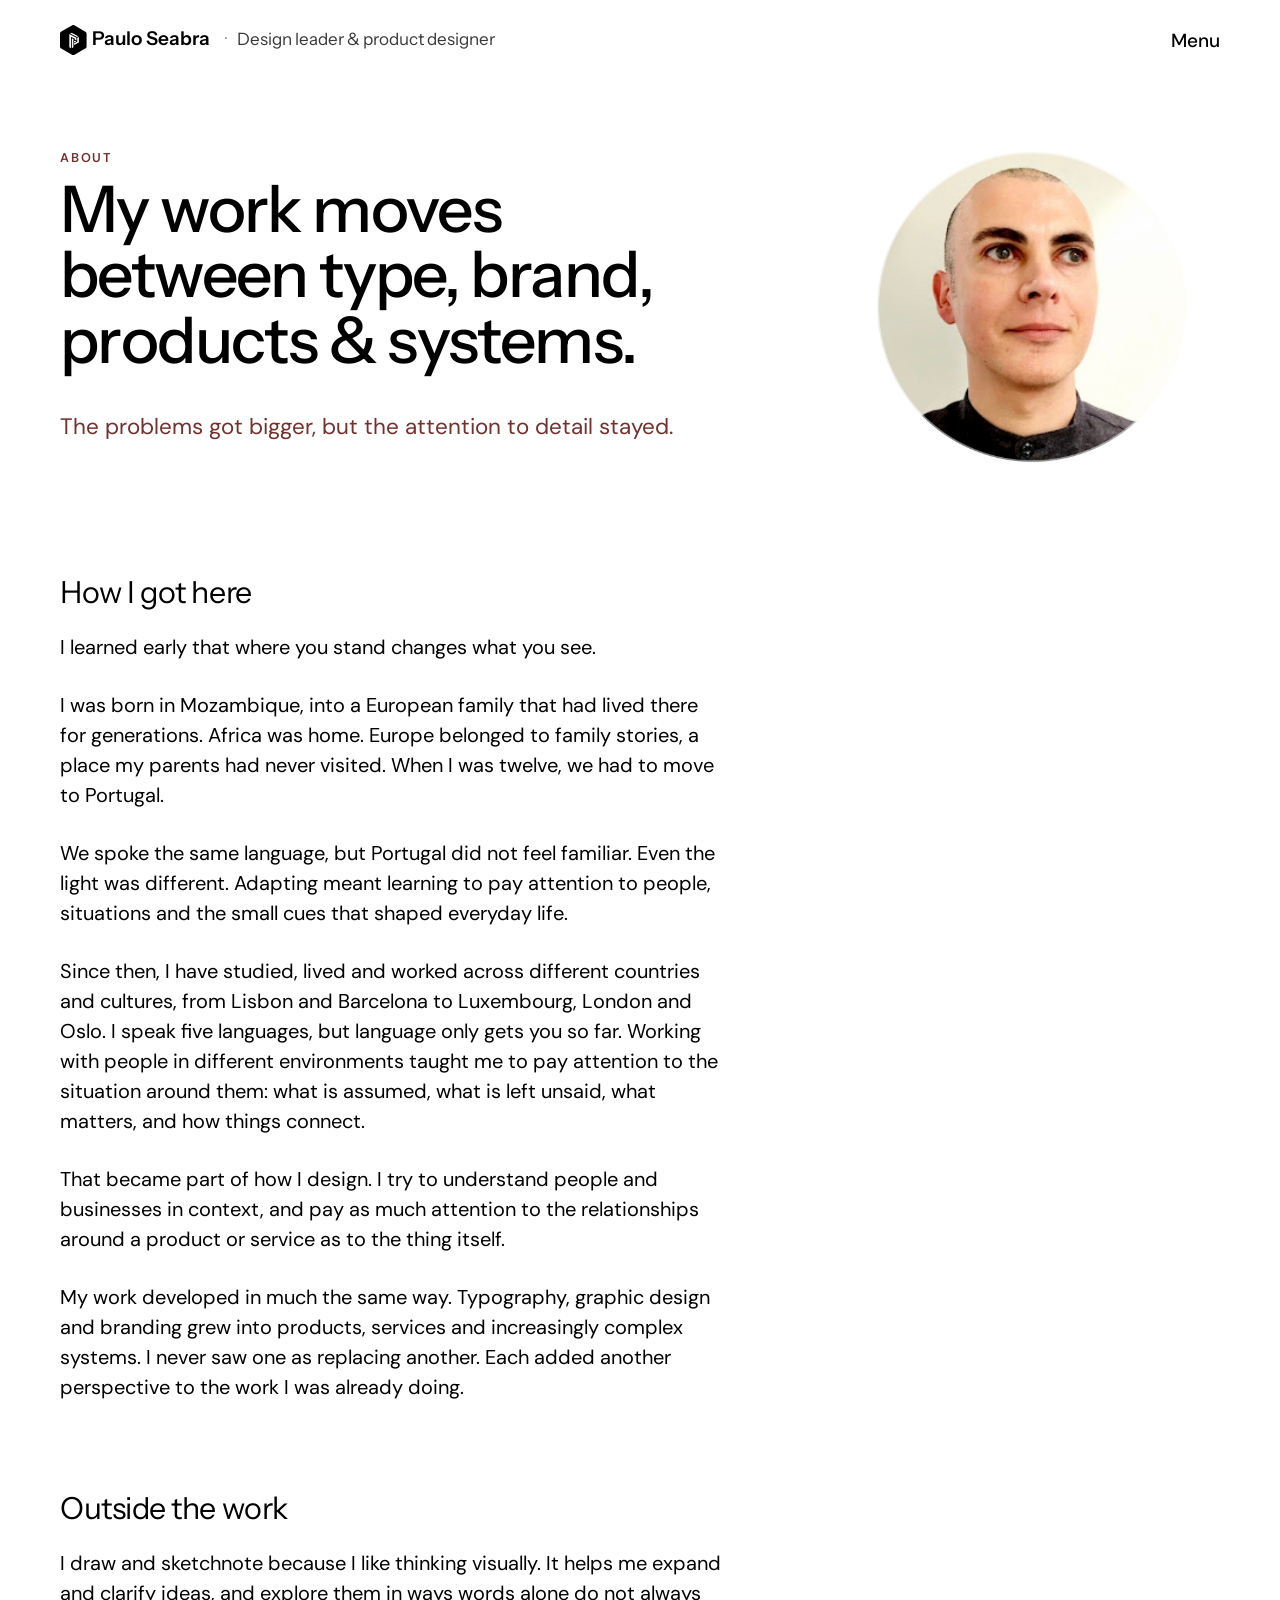
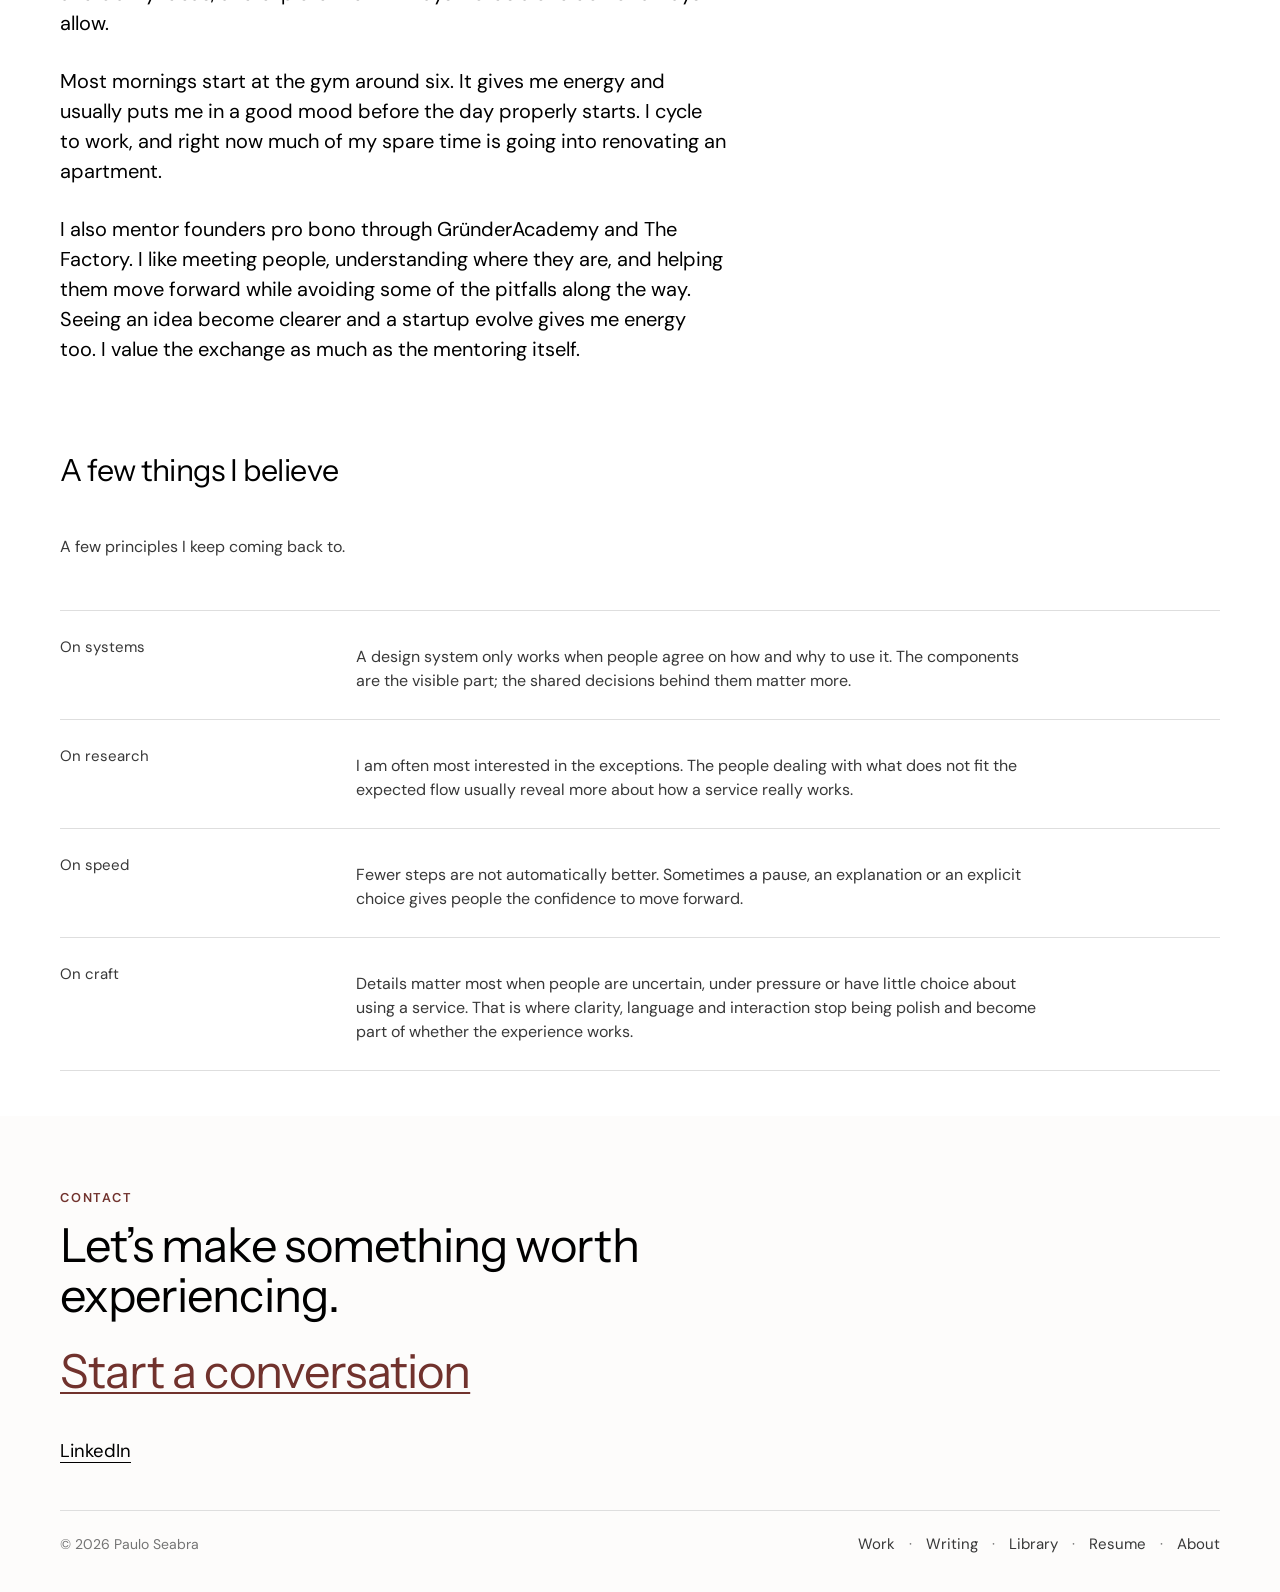
==== about.html @ ad5b79cc "Add files via upload" ====
<!doctype html>
<html lang="en">
<head>
<meta charset="utf-8">
<meta name="viewport" content="width=device-width, initial-scale=1">
<link rel="icon" type="image/svg+xml" href="images/logo_p_rebuilt_vector.svg">
<title>About — Paulo Seabra</title>
<meta name="description" content="About Paulo Seabra — Product Designer working at the intersection of typography, design systems, and emerging interfaces.">
<link rel="preconnect" href="https://fonts.googleapis.com">
<link rel="preconnect" href="https://fonts.gstatic.com" crossorigin>
<link href="https://fonts.googleapis.com/css2?family=DM+Sans:wght@400..600&family=Instrument+Sans:wght@400..600&display=swap" rel="stylesheet">
<link rel="stylesheet" href="styles.css">
<link rel="stylesheet" href="interior.css">
</head>
<body id="top">
<div class="site-header">
<div class="nav-container">
<div class="brand-lockup"><a class="brand" href="index.html"><svg class="brand-mark" viewBox="237 50 296 334" width="296" height="334" aria-hidden="true" focusable="false">
<path class="brand-mark__outer" fill="#000" d="
    M 379 51
    C 384 49, 391 50, 397 54
    L 520 125
    C 528 130, 533 139, 533 148
    L 533 288
    C 533 299, 528 307, 518 313
    L 399 380
    C 391 385, 379 385, 370 380
    L 251 313
    C 242 308, 237 299, 237 289
    L 237 145
    C 237 136, 242 128, 251 123
    L 370 55
    C 373 53, 376 52, 379 51
    Z"/>
<path fill="#fff" d="M365 136 L441 175 L426 184 L350 145 Z"/>
<path fill="#fff" d="M341 151 L420 192 L420 222 L402 213 L402 202 L359 180 L359 309 L341 299 Z"/>
<path fill="#fff" d="M369 198 L386 207 L386 299 L369 309 Z"/>
<path fill="#fff" d="M429 192 L447 183 L447 246 L394 274 L394 254 L429 236 Z"/>
<path fill="#fff" d="M394 229 L403 224 L418 233 L394 246 Z"/>
</svg><span class="brand-name">Paulo Seabra</span></a><span class="brand-role">Design leader &amp; product designer</span></div>

<button class="menu-toggle" type="button" aria-expanded="false" aria-controls="site-menu"><span class="menu-toggle__label">Menu</span></button>
</div>
</div>
<div class="menu-panel" id="site-menu" role="dialog" aria-modal="true" aria-label="Site menu" inert>
<div class="menu-panel__inner">
<nav class="menu-primary" aria-label="Main"><ul><li><a href="index.html#projects">Work</a></li><li><a href="writing.html">Writing</a></li><li><a href="library.html">Library</a></li><li><a href="resume.html">Resume</a></li><li><a href="about.html" aria-current="page">About</a></li></ul></nav>
<section class="menu-work" aria-labelledby="menu-work-title"><h2 class="menu-eyebrow" id="menu-work-title">Selected work</h2><ul><li><a href="project-pass-id.html">Pass &amp; ID</a></li><li><a href="project-eiendomsmegler-1.html">EiendomsMegler 1</a></li><li><a href="project-vipps.html">Vipps Commerce Platform</a></li><li><a href="project-mattilsynet.html">Mattilsynet</a></li><li><a href="project-mercell.html">Mercell</a></li></ul></section>
</div>
</div>
<main>
<section class="about about--lead" aria-labelledby="about-title">
<div class="icontainer">
  <div class="about-intro">
    <div class="about-intro__text reveal">
      <p class="projects-eyebrow">About</p>
      <h1 class="about-title" id="about-title">My work moves<br>between type, brand, products & systems.</h1>
      <p class="about-lede">The problems got bigger, but the attention to detail stayed.</p>
    </div>
    <figure class="portrait reveal">
      <img src="images/paulo-seabra.jpg" width="1000" height="1000"
           alt="Paulo Seabra, photographed against a plain light background.">
    </figure>
  </div>
</div>
</section>
<div class="icontainer">
  <div class="imodule reveal">
    <div class="igrid">
      <div class="prose prose--story about-story">
        <h2>How I got here</h2>
        <p>I learned early that where you stand changes what you see.</p>
        <p>I was born in Mozambique, into a European family that had lived there for generations. Africa was home. Europe belonged to family stories, a place my parents had never visited. When I was twelve, we had to move to Portugal.</p>
        <p>We spoke the same language, but Portugal did not feel familiar. Even the light was different. Adapting meant learning to pay attention to people, situations and the small cues that shaped everyday life.</p>
        <p>Since then, I have studied, lived and worked across different countries and cultures, from Lisbon and Barcelona to Luxembourg, London and Oslo. I speak five languages, but language only gets you so far. Working with people in different environments taught me to pay attention to the situation around them: what is assumed, what is left unsaid, what matters, and how things connect.</p>
        <p>That became part of how I design. I try to understand people and businesses in context, and pay as much attention to the relationships around a product or service as to the thing itself.</p>
        <p>My work developed in much the same way. Typography, graphic design and branding grew into products, services and increasingly complex systems. I never saw one as replacing another. Each added another perspective to the work I was already doing.</p>
      </div>
    </div>
  </div>

  <div class="imodule reveal">
    <div class="igrid">
      <div class="prose about-story">
        <h2>Outside the work</h2>
        <p>I draw and sketchnote because I like thinking visually. It helps me expand and clarify ideas, and explore them in ways words alone do not always allow.</p>
        <p>Most mornings start at the gym around six. It gives me energy and usually puts me in a good mood before the day properly starts. I cycle to work, and right now much of my spare time is going into renovating an apartment.</p>
        <p>I also mentor founders pro bono through GründerAcademy and The Factory. I like meeting people, understanding where they are, and helping them move forward while avoiding some of the pitfalls along the way. Seeing an idea become clearer and a startup evolve gives me energy too. I value the exchange as much as the mentoring itself.</p>
      </div>
    </div>
  </div>

  <div class="imodule reveal">
    <div class="igrid">
      <h2 class="about-section-heading">A few things I believe</h2>
      <p class="group-note">A few principles I keep coming back to.</p>
      <ul class="entry-list">
        <li class="entry">
          <p class="entry__aside">On systems</p>
          <div class="entry__main">
            <p class="entry__note">A design system only works when people agree on how and why to use it. The components are the visible part; the shared decisions behind them matter more.</p>
          </div>
        </li>
        <li class="entry">
          <p class="entry__aside">On research</p>
          <div class="entry__main">
            <p class="entry__note">I am often most interested in the exceptions. The people dealing with what does not fit the expected flow usually reveal more about how a service really works.</p>
          </div>
        </li>
        <li class="entry">
          <p class="entry__aside">On speed</p>
          <div class="entry__main">
            <p class="entry__note">Fewer steps are not automatically better. Sometimes a pause, an explanation or an explicit choice gives people the confidence to move forward.</p>
          </div>
        </li>
        <li class="entry">
          <p class="entry__aside">On craft</p>
          <div class="entry__main">
            <p class="entry__note">Details matter most when people are uncertain, under pressure or have little choice about using a service. That is where clarity, language and interaction stop being polish and become part of whether the experience works.</p>
          </div>
        </li>
      </ul>
    </div>
  </div>

</div>
</main>
<footer class="site-footer">
  <div class="site-footer__inner">
      <p class="projects-eyebrow">Contact</p>
      <h2 class="site-footer__cta">Let&rsquo;s make something worth experiencing.</h2>
    <div class="site-footer__cta site-footer__start">
      <button type="button" class="site-footer__toggle" id="contact-toggle" aria-expanded="false" aria-controls="contact-panel">Start a conversation</button>
    </div>
    <div class="site-footer__panel" id="contact-panel" role="region" aria-label="Contact form" inert>
      <div class="site-footer__panel-inner">
        <form class="contact-form" action="https://formspree.io/f/xvzjrdgb" method="POST">
          <div class="contact-form__field">
            <label class="projects-eyebrow contact-form__label" for="contact-name">Name</label>
            <input id="contact-name" name="name" type="text" autocomplete="name" required>
          </div>
          <div class="contact-form__field">
            <label class="projects-eyebrow contact-form__label" for="contact-email">Email</label>
            <input id="contact-email" name="email" type="email" autocomplete="email" required>
          </div>
          <div class="contact-form__field">
            <label class="projects-eyebrow contact-form__label" for="contact-message">Message</label>
            <textarea id="contact-message" name="message" rows="4" required></textarea>
          </div>
          <button type="submit" class="site-footer__button">Send</button>
          <p class="contact-form__status" role="status" aria-live="polite"></p>
        </form>
      </div>
    </div>
    <div class="site-footer__row">
      <a href="https://www.linkedin.com/in/pauloseabra/" rel="me noopener">LinkedIn</a>
    </div>
    <div class="site-footer__meta">
      <span>&copy; 2026 Paulo Seabra</span>
      <nav aria-label="Footer">
        <a href="index.html#projects">Work</a>
        <a href="writing.html">Writing</a>
        <a href="library.html">Library</a>
        <a href="resume.html">Resume</a>
        <a href="about.html">About</a>
      </nav>
    </div>
  </div>
</footer>
<script src="motion.js" defer></script>
<script src="header.js" defer></script>
<script src="menu.js" defer></script>
<script src="contact.js" defer></script>
</body>
</html>
---- styles.css ----
:root {
  --accent: #d5ff45;
  --accent-soft-1: #e8ff9c;
  --accent-soft-2: #eaf7be;
  --bg: #fafafa;
  --card: #ffffff;
  --text: #000000;
  --muted: #383838;
  --border: #dedede;
  --dark: #000000;
  --page-max-width: 1160px;
  /* One outer grid for the header, the hero and the menu. The page
     gutter is the only thing that changes responsively; the text
     measures inside the hero are set separately and deliberately. */
  --page-gutter: 24px;
  --page-container: min(calc(100% - 2 * var(--page-gutter)), var(--page-max-width));
  /* Fixed size for the header name and the Menu / Close label: identical
     on every page and at every width. Phones override it below. */
  --header-type: 1.1875rem;
  --header-height: 55px;
  /* Visual type roles (TYPE 1 = hero display, frozen — not reassigned). */
  --type-2: clamp(2.25rem, 1.7rem + 2vw, 3rem);
  --type-3: clamp(1.8rem, 1.45rem + 1.4vw, 2.5rem);
  --type-4: clamp(1.2rem, 1.1rem + 0.5vw, 1.55rem);
  --type-5: 1.15rem;
  --type-6: 0.975rem;
  --type-7: 0.8rem;
  --text-primary: #000000;
  --text-secondary: #71322d;
  --cta-text: #383838;
  --radius-card: 16px;
  --font-heading: "Instrument Sans", "Helvetica Neue", Arial, sans-serif;
  --font-body: "DM Sans", system-ui, -apple-system, "Segoe UI", sans-serif;
}

/* Images keep their own proportions, always. width/height attributes are
   for layout stability only and must never stretch the picture. Components
   that need a fixed frame crop with object-fit, they do not distort. */
img,
svg,
video {
  max-width: 100%;
  height: auto;
}

* {
  box-sizing: border-box;
}

html {
  -webkit-text-size-adjust: 100%;
  scroll-behavior: smooth;
}

body {
  margin: 0;
  background: var(--card);
  color: var(--text-primary);
  font-family: var(--font-body);
  line-height: 1.5;
}

main {
  margin: 0;
  padding: 0;
}

/* ---------- Navigation ---------- */

.site-header {
  position: sticky;
  top: 0;
  z-index: 10;
  background: transparent;
  border-bottom: 1px solid transparent;
  transition:
    background-color 200ms ease,
    border-color 200ms ease;
}

/* Protective background once content scrolls underneath the header. */
.site-header.is-scrolled {
  background: rgba(255, 255, 255, 0.88);
  -webkit-backdrop-filter: blur(14px);
  backdrop-filter: blur(14px);
  border-bottom-color: rgba(17, 24, 63, 0.08);
}

.nav-container {
  width: var(--page-container);
  margin-inline: auto;
  /* Shorter band, and deliberately asymmetric: more room above than
     below so the lockup settles toward the lower edge instead of
     floating in the middle of the bar. */
  padding-top: 1.125rem;
  padding-bottom: 0.25rem;
  display: flex;
  align-items: center;
  gap: 1rem;
}

/* The brand line: a link (mark + name) followed by the tagline, which is
   plain text and not part of the link. */
.brand-lockup {
  display: inline-flex;
  /* The name and the descriptor share a baseline so the parts read as one
     horizontal line. The icon opts out and centres instead -- a square
     mark has no meaningful baseline of its own. */
  align-items: baseline;
  gap: 0.35rem;
  font-family: var(--font-heading);
  font-weight: 400;
  font-size: 1.125rem;
  color: var(--text-primary);
  white-space: nowrap;
}

.brand {
  display: inline-flex;
  align-items: baseline;
  gap: 0.35rem;
  color: inherit;
  text-decoration: none;
}

.brand-mark {
  display: block;
  align-self: center;
  /* Whole-pixel height so the mark's edges land on the pixel grid.
     Width follows the SVG's own proportions. */
  height: 30px;
  width: auto;
  flex: none;
  /* Rotated corners may extend a pixel past the mark's box; nothing is clipped. */
  overflow: visible;
}

/* Header mark motion: the black outer shape turns on its own centre. The
   angle is set by header.js: engaging turns it two faces (120 degrees),
   disengaging one face (60 degrees). The outer shape repeats every 60 degrees,
   so every resting position looks the same. The white symbol is a separate,
   static path and never moves. Only with motion allowed. */
@media (prefers-reduced-motion: no-preference) {
  .brand-mark__outer {
    transform-box: fill-box;
    transform-origin: center center;
    transform: rotate(var(--mark-turn, 0deg));
    transition: transform var(--mark-duration, 400ms) cubic-bezier(0.5, 0, 0.7, 0.6);
  }
}

/* Menu control: far right of the header on every width, 44px tap area. */
.menu-toggle {
  margin-left: auto;
  display: inline-flex;
  align-items: center;
  justify-content: flex-end;
  width: 5.5rem;
  min-height: 44px;
  padding: 0.5rem 0 0.5rem 0.75rem;
  border: 0;
  background: none;
  font-family: var(--font-body);
  font-size: var(--header-type);
  font-weight: 500;
  color: var(--text-primary);
  cursor: pointer;
  white-space: nowrap;
  transition: color 0.2s ease;
}

.menu-toggle:hover {
  color: var(--text-secondary);
}

/* ================================================================
   HERO
   Idea: complexity resolves into clarity. Colour and atmosphere
   gather in the upper field — irregular, overlapping, bleeding off
   the top and right edges so no single shape reads as a "blob".
   The type sits low and left in cleared, near-white space.
   One source of truth: .hero-field is the only background system.
   ================================================================ */

.hero {
  position: relative;
  overflow: hidden;
  /* The type is smaller than it was, so the hero is allowed to be
     shorter rather than padded out to hold the old height. */
  min-height: calc(86vh - var(--header-height));
  min-height: calc(86svh - var(--header-height));
  background: var(--card);
}

/* ---------- Atmosphere: overlapping colour fields ----------
   Each field fades to a transparent version of its OWN hue, never to
   `transparent` black, which is what causes grey banding in a fade.
   The bleed box is larger than the hero so every falloff completes
   off-canvas instead of ending on a visible edge. */

.hero-field {
  position: absolute;
  inset: -14% -12% -16% -12%;
  z-index: 0;
  pointer-events: none;
  filter: blur(2px);
  background-color: var(--card);
  background-image:
    /* Final dissolve into the page below — short, so colour survives
       almost to the bottom of the hero. */
    linear-gradient(
      to bottom,
      rgba(255, 255, 255, 0) 88%,
      rgba(255, 255, 255, 0.70) 96%,
      var(--card) 100%
    ),
    /* Clearing — a soft, wide pool of white behind the centred type.
       Slightly left and slightly high of true centre so it never reads
       as a symmetrical halo. */
    radial-gradient(
      ellipse 62% 36% at 46% 54%,
      rgba(255, 255, 255, 0.94) 0%,
      rgba(255, 255, 255, 0.76) 34%,
      rgba(255, 255, 255, 0.38) 62%,
      rgba(255, 255, 255, 0) 86%
    ),
    /* Violet running DOWN the right edge, mostly off-canvas. Keeps the
       colour from reading as a horizontal band across the top. */
    radial-gradient(
      ellipse 28% 72% at 101% 46%,
      rgba(140, 124, 246, 0.52) 0%,
      rgba(140, 124, 246, 0.32) 30%,
      rgba(140, 124, 246, 0.13) 58%,
      rgba(140, 124, 246, 0) 84%
    ),
    /* Blue sweeping along the lower edge, weighted right. This is what
       stops the bottom of the hero emptying out into flat white. */
    radial-gradient(
      ellipse 56% 30% at 74% 102%,
      rgba(112, 130, 246, 0.40) 0%,
      rgba(112, 130, 246, 0.22) 34%,
      rgba(112, 130, 246, 0.08) 62%,
      rgba(112, 130, 246, 0) 86%
    ),
    /* Periwinkle core, off-centre and bleeding off the top. */
    radial-gradient(
      ellipse 64% 44% at 61% -8%,
      rgba(90, 118, 246, 0.56) 0%,
      rgba(90, 118, 246, 0.36) 28%,
      rgba(90, 118, 246, 0.14) 54%,
      rgba(90, 118, 246, 0.04) 74%,
      rgba(90, 118, 246, 0) 90%
    ),
    /* Cyan hugging the top-left corner only, so the middle-left loses
       colour entirely and regains it lower down as warmth. */
    radial-gradient(
      ellipse 40% 34% at 10% 2%,
      rgba(66, 186, 247, 0.50) 0%,
      rgba(66, 186, 247, 0.29) 30%,
      rgba(66, 186, 247, 0.09) 58%,
      rgba(66, 186, 247, 0) 84%
    ),
    /* Warm undertone running up the lower-left — felt rather than seen,
       and the only warmth in the field. */
    radial-gradient(
      ellipse 34% 40% at 1% 78%,
      rgba(235, 190, 164, 0.40) 0%,
      rgba(235, 190, 164, 0.20) 38%,
      rgba(235, 190, 164, 0.05) 66%,
      rgba(235, 190, 164, 0) 86%
    );
}

/* ---------- Grain: stops the field reading as digitally perfect ----------
   One inline SVG turbulence tile, no asset file, barely perceptible. */

.hero-grain {
  position: absolute;
  inset: 0;
  z-index: 0;
  pointer-events: none;
  opacity: 0.042;
  background-image: url("data:image/svg+xml,%3Csvg xmlns='http://www.w3.org/2000/svg' width='170' height='170'%3E%3Cfilter id='g'%3E%3CfeTurbulence type='fractalNoise' baseFrequency='0.9' numOctaves='3' stitchTiles='stitch'/%3E%3C/filter%3E%3Crect width='170' height='170' filter='url(%23g)'/%3E%3C/svg%3E");
  background-size: 170px 170px;
}

/* ---------- Composition: centred, as before ---------- */

.hero-content {
  position: relative;
  z-index: 1;
  width: var(--page-container);
  margin-inline: auto;
  padding-top: calc(clamp(4rem, 39vh, 25rem) - 100px);
  padding-bottom: clamp(5rem, 12vh, 9rem);
  text-align: center;
}

/* Optical centring: lift the whole text group. Desktop lifts most,
   tablet a little, mobile stays at true centre. */
@media (min-width: 1024px) {
  .hero-content {
    top: -48px;
  }
}

@media (min-width: 900px) and (max-width: 1023px) {
  .hero-content {
    top: -24px;
  }
}

/* Hero typography: a refined grotesk, set apart from the rest of the site.
   Headline is the dominant statement; the supporting line is quieter. */
/* The page grid is shared; the text measure is not. Each of these two
   gets the measure that gives it the right number of lines. */
.hero-headline,
.hero-support {
  font-family: var(--font-heading);
  margin-inline: auto;
  text-wrap: balance;
}

.hero-headline {
  margin-top: -12px;
  margin-bottom: 0;
  font-weight: 500;
  /* Genuinely fluid from tablet to desktop: 54px at 701px, 63px at
     1024px, 75px at 1440px, capped at 78px. No step at 1024. */
  font-size: clamp(54px, 34.08px + 2.84vw, 78px);
  line-height: 1.02;
  letter-spacing: -0.03em;
  color: #111111;
  max-width: 940px;
}

.hero-support {
  margin-top: clamp(18px, 1rem + 0.9vw, 32px);
  font-weight: 400;
  /* Secondary by a clear margin: 21px on a phone, 27px at 1024px,
     31px at 1440px. One formula for every width. */
  font-size: clamp(21px, 17.15px + 0.96vw, 32px);
  line-height: 1.18;
  letter-spacing: -0.012em;
  color: #743832;
  max-width: 1000px;
}

/* Role follows the name in the top-left brand. Hidden when the header
   has no room for it. */
.brand-name {
  font-size: var(--header-type);
  font-weight: 600;
}

.brand-role {
  display: none;
  font-size: 1.0625rem;
  font-weight: 400;
}

@media (min-width: 1024px) {
  .brand-role {
    display: inline;
    color: var(--muted);
  }
  .brand-role::before {
    content: "\00b7";
    margin: 0 0.6rem;
    opacity: 0.55;
  }
}


a:focus-visible,
button:focus-visible,
summary:focus-visible {
  /* Near-black ring: strong contrast on white, cream and blue fields. */
  outline: 3px solid var(--text-primary);
  outline-offset: 3px;
}

@media (max-width: 899px) {
  :root {
    --header-height: 68px;
  }
  /* Narrower viewport: pull the colour fields in so they still gather
     above the type instead of sitting behind it. */
  .hero-field {
    inset: -16% -22% -18% -22%;
  }
  .hero-content {
    padding-top: calc(clamp(4rem, 39vh, 25rem) - 200px);
  }
}

@media (max-width: 700px) {
  :root {
    /* The one value that moves the shared outer grid on a phone. */
    --page-gutter: 20px;
  }
  /* Tall narrow field: widen the bleed so the ellipses stay elliptical
     and the clearing still reaches the type. */
  .hero-field {
    inset: -10% -55% -14% -55%;
  }
  .brand-mark {
    height: 26px;
  }
}

/* Very narrow phones: tighten header spacing so brand, CTA and Menu fit. */
@media (max-width: 360px) {
  .nav-container {
    gap: 0.5rem;
  }
}

@media (max-width: 700px) {
  /* Phone first impression: the opening holds most of the screen but no
     longer all of it, so Selected Work begins to show without the hero
     feeling hurried. 90svh -> 82svh is about a 10% shorter hero.
     The type block is centred in the field rather than pushed down by a
     fixed top padding, so it holds its position whether the headline
     runs to four lines or five and whatever the phone's height. */
  .hero {
    min-height: calc(82vh - var(--header-height));
    min-height: calc(82svh - var(--header-height));
    display: flex;
    flex-direction: column;
    justify-content: center;
  }
  /* 24px of guaranteed clearance above, 42px below. The 18px difference,
     plus the headline's -12px optical top margin, lifts the block 30px
     off geometric centre so it does not read as having sunk. That holds
     at roughly 46:54 above:below at every phone size. */
  .hero-content {
    padding-top: 24px;
    padding-bottom: 42px;
  }
  /* The paragraph's inherited bottom margin would otherwise add an
     invisible ~21px to the lower half and skew the centring. */
  .hero-support {
    margin-bottom: 0;
  }
  .hero-headline,
  .hero-support {
    max-width: none;
  }
  /* Phone band. It meets the tablet formula exactly at 700px (54px),
     so the scale is continuous across the breakpoint. */
  .hero-headline {
    font-size: clamp(39px, 21.26px + 4.68vw, 54px);
  }
}

@media (prefers-reduced-motion: reduce) {
  .site-header {
    transition: none;
  }
  html {
    scroll-behavior: auto;
  }
  .brand,
  .menu-toggle {
    transition: none;
  }
}

/* ---------- Motion: quiet block reveal (Linear-like) ---------- */

:root {
  --reveal-y: 18px;
  --reveal-blur: 0px; /* blur removed; movement and fade kept */
  --reveal-duration: 320ms;
  --reveal-opacity-duration: 190ms;
  --reveal-ease: cubic-bezier(.42, 0, .84, .58);
  --reveal-opacity-ease: cubic-bezier(.2, .6, .2, 1);
}

/* Base: fully visible with transition behavior attached.
   The hidden state below wins by specificity, and applies ONLY once
   JS confirms the observer system is running (progressive enhancement). */
.reveal {
  opacity: 1;
  transform: none;
  filter: none;
  transition:
    opacity var(--reveal-opacity-duration) var(--reveal-opacity-ease),
    transform var(--reveal-duration) var(--reveal-ease),
    filter var(--reveal-duration) var(--reveal-ease);
  transition-delay: var(--reveal-delay, 0ms);
}

html.motion-ready .reveal:not(.is-visible) {
  opacity: 0;
  transform: translate3d(0, var(--reveal-y), 0);
  filter: blur(var(--reveal-blur));
  will-change: transform, opacity, filter;
}

.reveal.is-visible {
  opacity: 1;
  transform: translate3d(0, 0, 0);
  filter: blur(0);
}

.reveal-delay-35 {
  --reveal-delay: 35ms;
}

.reveal-delay-75 {
  --reveal-delay: 75ms;
}

/* ---------- Hero copy choreography: A starts, B catches up,
   both settle together. Triggered once via .hero-content.is-visible. */

.hero-content {
  --hero-a-duration: 500ms;
  --hero-b-delay: 80ms;
  --hero-b-duration: 420ms;
  --hero-motion-ease: cubic-bezier(.32, .02, .38, 1);
  --hero-opacity-ease: cubic-bezier(.2, .6, .2, 1);
}

html.motion-ready .hero-content:not(.is-visible) .hero-headline {
  opacity: 0;
  transform: translate3d(0, 16px, 0);
  filter: blur(4.5px);
  will-change: transform, opacity, filter;
}

html.motion-ready .hero-content:not(.is-visible) .hero-support {
  opacity: 0;
  transform: translate3d(0, 14px, 0);
  filter: blur(4px);
  will-change: transform, opacity, filter;
}


.hero-content.is-visible .hero-headline {
  opacity: 1;
  transform: translate3d(0, 0, 0);
  filter: blur(0);
  transition:
    opacity 290ms var(--hero-opacity-ease),
    transform var(--hero-a-duration) var(--hero-motion-ease),
    filter var(--hero-a-duration) var(--hero-motion-ease);
}

.hero-content.is-visible .hero-support {
  opacity: 1;
  transform: translate3d(0, 0, 0);
  filter: blur(0);
  transition:
    opacity 250ms var(--hero-opacity-ease) var(--hero-b-delay),
    transform var(--hero-b-duration) var(--hero-motion-ease) var(--hero-b-delay),
    filter var(--hero-b-duration) var(--hero-motion-ease) var(--hero-b-delay);
}


@media (max-width: 899px) {
  :root {
    --reveal-y: 16px;
    --reveal-blur: 0px;
    --reveal-duration: 300ms;
  }
  html.motion-ready .hero-content:not(.is-visible) .hero-headline {
    transform: translate3d(0, 14px, 0);
  }
  html.motion-ready .hero-content:not(.is-visible) .hero-support {
    transform: translate3d(0, 12px, 0);
  }
}

@media (max-width: 700px) {
  :root {
    --reveal-y: 12px;
    --reveal-blur: 0px;
    --reveal-duration: 270ms;
    --reveal-opacity-duration: 160ms;
  }
  html.motion-ready .hero-content:not(.is-visible) .hero-headline {
    transform: translate3d(0, 12px, 0);
  }
  html.motion-ready .hero-content:not(.is-visible) .hero-support {
    transform: translate3d(0, 10px, 0);
  }
}

@media (prefers-reduced-motion: reduce) {
  .reveal,
  html.motion-ready .reveal:not(.is-visible),
  html.motion-ready .hero-content:not(.is-visible) .hero-headline,
  html.motion-ready .hero-content:not(.is-visible) .hero-support {
    opacity: 1;
    transform: none;
    filter: none;
    transition: none;
    will-change: auto;
  }
}

/* ---------- Projects: editorial bento grid ---------- */

:root {
  /* These are the hero field's hues. The card and feature washes derive
     from them so every colour surface on the page is the same palette. */
  --hero-cyan: #42baf7;
  --hero-blue: #5a76f6;
  --hero-violet: #8c7cf6;
  --hero-warm: #ebbea4;
  --card-ink: #11183f;
  --projects-gap: 24px;
  /* Desktop Selected Work: the single visual-frame height, as a share of
     the grid width. Both cards in a row use it, whatever their column. */
  --frame-height: 34cqw;
  scroll-padding-top: 6rem;
}

.projects {
  background: var(--card);
  padding: clamp(4rem, 9vh, 7.5rem) 0;
}

.projects-inner {
  width: min(calc(100% - 48px), var(--page-max-width));
  margin-inline: auto;
}

.projects-head {
  margin-bottom: clamp(2.5rem, 6vh, 4rem);
}

.projects-eyebrow {
  margin: 0 0 0.6rem 0;
  font-size: 0.8rem;
  font-weight: 600;
  letter-spacing: 0.14em;
  text-transform: uppercase;
  color: var(--text-secondary);
}

.projects-title {
  margin: 0;
  font-family: var(--font-heading);
  font-weight: 400;
  font-size: clamp(2.25rem, 1.9rem + 1.2vw, 3rem);
  line-height: 1.1;
  letter-spacing: -0.015em;
  color: var(--text-primary);
}

.projects-grid {
  display: grid;
  grid-template-columns: repeat(12, 1fr);
  column-gap: var(--projects-gap);
  row-gap: 64px;
}

.project-row {
  display: contents;
}

/* Project index item: image frame first, title and metadata below it on
   the page. The frame carries the clipped image and its radius. */
.project-card {
  position: relative;
  display: flex;
  flex-direction: column;
  color: var(--text-primary);
  text-decoration: none;
}

.project-card__frame {
  position: relative;
  flex: none;
  overflow: hidden;
  /* Mobile default: full-width landscape frame. Desktop and tablet set a
     fixed height below so every card in a row shares one image height. */
  aspect-ratio: 3 / 2;
  border: 0;
  outline: none;
  box-shadow: none;
  border-radius: var(--radius-card);
}

.project-card__image {
  position: absolute;
  inset: 0;
  width: 100%;
  height: 100%;
  object-fit: cover;
  transform: scale(1);
}

@media (hover: hover) {
  .project-card__image {
    transition: transform 600ms ease;
  }
  a.project-card:hover .project-card__image {
    transform: scale(1.035);
  }
}

/* Card-image system. The uploaded image stays the dominant layer; these
   two layers add a quiet atmosphere shared with the hero.
   --card-overlay-strength (default 1) scales the colour wash for a card
   that needs more or less. Keep it between about 0.6 and 1.2.
   The colour is never changed per card, only its strength. */
.project-card__wash {
  position: absolute;
  inset: 0;
  pointer-events: none;
  /* Same arrangement as the hero field at roughly half strength:
     cyan top-left, periwinkle across the top, violet down the right
     edge, warm low-left. Broad, percentage-positioned fields so they
     keep their character on narrow cards. */
  background:
    radial-gradient(ellipse 60% 55% at 6% 94%,
      color-mix(in srgb, var(--hero-warm) calc(4% * var(--card-overlay-strength, 1)), transparent),
      color-mix(in srgb, var(--hero-warm) 0%, transparent) 72%),
    radial-gradient(ellipse 45% 85% at 100% 55%,
      color-mix(in srgb, var(--hero-violet) calc(3.5% * var(--card-overlay-strength, 1)), transparent),
      color-mix(in srgb, var(--hero-violet) 0%, transparent) 78%),
    radial-gradient(ellipse 80% 55% at 58% -10%,
      color-mix(in srgb, var(--hero-blue) calc(3% * var(--card-overlay-strength, 1)), transparent),
      color-mix(in srgb, var(--hero-blue) 0%, transparent) 80%),
    radial-gradient(ellipse 55% 45% at 2% 0%,
      color-mix(in srgb, var(--hero-cyan) calc(3% * var(--card-overlay-strength, 1)), transparent),
      color-mix(in srgb, var(--hero-cyan) 0%, transparent) 76%);
}

/* Grain: the same inline turbulence tile as the hero, very low opacity. */
.project-card__wash::after {
  content: "";
  position: absolute;
  inset: 0;
  opacity: 0.035;
  background-image: url("data:image/svg+xml,%3Csvg xmlns='http://www.w3.org/2000/svg' width='170' height='170'%3E%3Cfilter id='g'%3E%3CfeTurbulence type='fractalNoise' baseFrequency='0.9' numOctaves='3' stitchTiles='stitch'/%3E%3C/filter%3E%3Crect width='170' height='170' filter='url(%23g)'/%3E%3C/svg%3E");
  background-size: 170px 170px;
}

/* Caption: sits outside the image, aligned exactly to its left edge.
   Image -> title: 16px. Title -> metadata: 7px. */
.project-card__text {
  display: block;
  padding-top: 16px;
}

.project-card__title {
  display: block;
  margin: 0;
  font-family: var(--font-heading);
  font-weight: 600;
  /* Mobile 22-25px */
  font-size: clamp(1.375rem, 1.3rem + 0.4vw, 1.5625rem);
  line-height: 1.08;
  letter-spacing: -0.015em;
  color: var(--text-primary);
  text-wrap: pretty;
}

.project-card__meta {
  display: block;
  margin-top: 8px;
  font-size: 1.0625rem;
  font-weight: 500;
  line-height: 1.35;
  color: #1f1f1f;
}

@media (min-width: 701px) {
  .projects-grid {
    row-gap: 60px;
  }
  /* Tablet 24-27px, metadata 15-16px */
  .project-card__title {
    font-size: clamp(1.5rem, 1.45rem + 0.3vw, 1.6875rem);
  }
  .project-card__meta {
    font-size: 1rem;
  }
  /* Same image height for every card in a row. */
  .project-card__frame {
    aspect-ratio: auto;
    height: clamp(260px, 36vw, 340px);
  }
}

/* Desktop Selected Work only: narrower composition with more outer
   whitespace, a calmer caption, and more air between project rows.
   Phone and tablet are untouched (this block is desktop-only). */
@media (min-width: 1024px) {
  .projects {
    padding-block: clamp(6rem, 12vh, 10rem);
  }
  .projects-inner {
    width: min(calc(100% - 2 * clamp(48px, 8vw, 140px)), 940px);
  }
  .projects-grid {
    display: flex;
    flex-direction: column;
    gap: 68px;
    /* Makes the grid a size container so one frame height can be
       expressed as a share of the grid width (see --frame-height). */
    container-type: inline-size;
  }
  .project-row {
    display: grid;
    grid-template-columns: minmax(0, 1.1fr) minmax(0, 0.9fr);
    column-gap: 56px;
    align-items: start;
  }
  .project-row--reverse {
    grid-template-columns: minmax(0, 0.9fr) minmax(0, 1.1fr);
  }
  /* The rule of this grid: columns differ in width, visual frames never
     differ in height. One height, measured against the grid itself, so
     both frames in a row are identical and every title starts on the
     same line. The wider card simply gets a wider crop. */
  .project-card__frame {
    aspect-ratio: auto;
    height: var(--frame-height);
  }
  .project-card__text {
    padding-top: 14px;
  }
  .project-card__title {
    font-size: 1.1875rem;
    line-height: 1.1;
  }
  .project-card__meta {
    margin-top: 6px;
    font-size: 0.9375rem;
  }
}

/* Tablet spans only; desktop replaces the row with its own two-column
   grid above. Every row is one wide card beside one narrow card, which
   is the same 55/45 rhythm the desktop grid uses. */
.project-card--wide { grid-column: span 7; }
.project-card--narrow { grid-column: span 5; }

@media (min-width: 1024px) {
  .project-card--wide,
  .project-card--narrow {
    grid-column: auto;
  }
}

@media (max-width: 700px) {
  .projects {
    padding-top: 3.5rem;
  }
  .projects-inner {
    width: min(calc(100% - 40px), var(--page-max-width));
  }
  .projects-grid {
    grid-template-columns: 1fr;
    row-gap: 68px;
  }
  /* Phone index: its own typographic scale, not reduced desktop cards.
     Stepped down about 7% so the section introduction sits clearly below
     the hero proposition rather than answering it at the same volume. */
  .projects-title {
    font-size: clamp(2.3rem, 2.125rem + 1vw, 2.55rem);
  }
  /* Eyebrow, heading and first card drawn a little closer together, so
     the introduction reads as one unit before the work begins.
     Scoped to .projects-head: the same eyebrow class is used by the
     footer and the Approach section, which are not in scope. */
  .projects-head .projects-eyebrow {
    margin-bottom: 0.45rem;
  }
  .projects-head {
    margin-bottom: 2.375rem;
  }
  .project-card__title {
    font-size: clamp(1.625rem, 1.55rem + 0.4vw, 1.8125rem);
    font-weight: 600;
    line-height: 1.08;
  }
  .project-card__meta {
    margin-top: 8px;
    font-size: 1.09375rem;
    font-weight: 500;
    line-height: 1.35;
    color: #1f1f1f;
  }
  .project-card--wide,
  .project-card--narrow {
    grid-column: 1 / -1;
  }
  .project-card__text {
    padding-top: 18px;
  }
}

@media (prefers-reduced-motion: reduce) {
  .project-card__image {
    transition: none;
  }
  a.project-card:hover .project-card__image {
    transform: none;
  }
}

/* ---------- About ---------- */

.about {
  background: var(--card);
  padding: clamp(4rem, 10vh, 8rem) 0 clamp(5rem, 12vh, 9rem);
}

/* Intro composition: text (about 60%) and portrait (about 40%) share one
   top line, so the portrait sits level with the headline. */
.about-intro {
  display: grid;
  /* Text about 64% of the width, portrait about 30%, the rest is gutter. */
  grid-template-columns: 64% 30%;
  justify-content: space-between;
  align-items: start;
}

/* Portrait is a secondary element: about 290px on desktop, down from 340px. */
.about-intro .portrait {
  grid-column: auto;
  width: 100%;
}

.about-intro .portrait img {
  max-width: 320px;
}

.about-title {
  margin: 0 0 clamp(1.5rem, 4vh, 2.5rem) 0;
  font-family: var(--font-heading);
  font-weight: 500;
  font-size: clamp(2.75rem, 2.1rem + 2.4vw, 4.25rem);
  line-height: 1.02;
  letter-spacing: -0.025em;
  color: var(--text-primary);
  max-width: 15em;
}

.about-lede {
  margin: 0;
  font-size: clamp(1.15rem, 1.05rem + 0.6vw, 1.4rem);
  line-height: 1.5;
  color: var(--text-secondary);
  max-width: 44ch;
}

/* Stacked composition (phone and portrait tablet): label, headline,
   intro, CTA, portrait, then the story, with no dead space between. */
@media (max-width: 899px) {
  .about-intro {
    grid-template-columns: 1fr;
  }
  .about-intro .portrait {
    margin-top: clamp(2.25rem, 6vh, 3rem);
  }
  .about-title {
    font-size: clamp(2.625rem, 2.5rem + 0.6vw, 3rem);
  }
  .about-lede {
    font-size: clamp(1.375rem, 1.3rem + 0.3vw, 1.625rem);
    max-width: 30ch;
  }
}

/* Phone: portrait centred in the content area, with the story following
   after a deliberate gap. */
@media (max-width: 700px) {
  .about-intro .portrait {
    margin: 72px 0 80px 0;
  }
  .about-intro .portrait img {
    width: min(57vw, 270px);
    max-width: none;
    margin-inline: auto;
  }
}

/* ---------- Index: quiet editorial echo of the menu, before Contact ----------
   Four destinations, right-aligned on desktop, in the menu's typeface and
   weight logic at roughly half its size. Thin rules between rows. Hover and
   focus change colour only; nothing moves. */

.index {
  /* Editorial chapter break after Selected Work. */
  padding-top: 4.5rem;
  /* Space before the footer's tinted band, so the last rule does not sit on it. */
  padding-bottom: clamp(3rem, 7vh, 5rem);
}

.index__inner {
  --index-row-pad: clamp(0.75rem, 1.5vh, 1.125rem);
  width: var(--page-container);
  margin-inline: auto;
  display: grid;
  grid-template-columns: repeat(12, minmax(0, 1fr));
  column-gap: var(--projects-gap);
  /* Label and first row share a baseline, so "Index" lines up with the first link. */
  align-items: baseline;
}

.index__label {
  grid-column: 1 / span 3;
  margin: 0;
  font-family: var(--font-heading);
  font-weight: 500;
  font-size: 1.25rem;
  line-height: 1.2;
  letter-spacing: -0.01em;
  color: var(--text-secondary);
}

.index__nav {
  grid-column: 4 / -1;
}

.index__list {
  list-style: none;
  margin: 0;
  padding: 0;
  border-top: 1px solid var(--border);
}

.index__list li {
  border-bottom: 1px solid var(--border);
}

.index__link {
  display: block;
  padding: var(--index-row-pad) 0;
  font-family: var(--font-heading);
  font-weight: 500;
  font-size: clamp(2.25rem, 1.4rem + 2.5vw, 3.875rem);
  line-height: 0.95;
  letter-spacing: -0.03em;
  text-align: left;
  color: var(--text-primary);
  text-decoration: none;
}

/* Hover mirrors the menu: brown text with the same thin underline. */
@media (hover: hover) {
  .index__link:hover {
    color: var(--text-secondary);
    text-decoration: underline;
    text-decoration-thickness: 0.05em;
    text-underline-offset: 0.09em;
  }
}

/* Phone: label above, rows stacked full width and left-aligned like the
   mobile menu, with a generous tap area per row. */
@media (max-width: 700px) {
  .index {
    padding-top: 2rem;
  }
  .index__inner {
    grid-template-columns: minmax(0, 1fr);
    row-gap: 1.25rem;
  }
  .index__label,
  .index__nav {
    grid-column: 1;
  }
  .index__link {
    padding: 0.85rem 0;
    text-align: left;
    font-size: clamp(1.625rem, 1.2rem + 2.2vw, 1.875rem);
    line-height: 1.1;
  }
}

/* ================================================================
   SITE MENU
   Closed: brand and Menu only. Open: a full-screen typographic statement
   that uses the hero's type. Scale, weight and placement carry it; hover
   changes colour only.
   ================================================================ */

html.menu-open {
  overflow: hidden;
}

html.menu-open .site-header {
  z-index: 40;
  background: transparent;
  border-bottom-color: transparent;
  -webkit-backdrop-filter: none;
  backdrop-filter: none;
}

.menu-panel {
  position: fixed;
  inset: 0;
  z-index: 30;
  overflow-y: auto;
  opacity: 0;
  visibility: hidden;
  /* Same atmosphere as the hero, held pale. */
  background:
    radial-gradient(ellipse 60% 50% at 0% 0%,
      color-mix(in srgb, var(--hero-cyan) 24%, transparent), transparent 70%),
    radial-gradient(ellipse 55% 60% at 100% 35%,
      color-mix(in srgb, var(--hero-violet) 28%, transparent), transparent 72%),
    radial-gradient(ellipse 60% 45% at 0% 100%,
      color-mix(in srgb, var(--hero-warm) 34%, transparent), transparent 72%),
    radial-gradient(ellipse 50% 40% at 70% 100%,
      color-mix(in srgb, var(--hero-blue) 18%, transparent), transparent 70%),
    var(--card);
  transition: opacity 320ms ease, visibility 0s linear 320ms;
}

/* The panel receives focus when it opens so that no link is left looking
   selected. It is a container, not a control, so it draws no ring of its
   own -- the first Tab moves to a real link, which does. */
.menu-panel:focus {
  outline: none;
}

.menu-panel.is-open {
  opacity: 1;
  visibility: visible;
  transition: opacity 320ms ease, visibility 0s;
}

/* Same outer grid as the header and the hero. */
.menu-panel__inner {
  box-sizing: border-box;
  min-height: 100%;
  width: var(--page-container);
  margin-inline: auto;
  padding: calc(var(--header-height) + clamp(2.5rem, 8vh, 5rem)) 0 clamp(2rem, 6vh, 3.5rem);
  display: grid;
  grid-template-columns: repeat(12, minmax(0, 1fr));
  column-gap: var(--projects-gap);
  grid-template-rows: 1fr;
}

.menu-primary ul,
.menu-work ul {
  list-style: none;
  margin: 0;
  padding: 0;
}

/* Primary navigation: set right-aligned against the right edge of the grid. */
.menu-primary {
  grid-column: 5 / -1;
  grid-row: 1;
  align-self: center;
  justify-self: end;
  text-align: right;
}

.menu-primary a {
  display: inline-block;
  font-family: var(--font-heading);
  font-weight: 600;
  /* Fluid from tablet to desktop: 69px at 701px, 79px at 1024px,
     92px at 1440px, capped at 98px. The menu stays about a quarter
     larger than the hero headline at every width. */
  font-size: clamp(68px, 47px + 3.125vw, 98px);
  line-height: 0.95;
  letter-spacing: -0.03em;
  color: var(--text-primary);
  text-decoration: none;
}

/* CURRENT PAGE: the brown accent plus a permanent rule under the word.
   Two signals, so it does not depend on colour alone and cannot be
   confused with a link that merely happens to be hovered or focused. */
.menu-primary a[aria-current="page"] {
  color: var(--text-secondary);
  text-decoration: underline;
  text-decoration-thickness: 0.05em;
  text-underline-offset: 0.09em;
}

/* Selected work: secondary, bottom left, away from the primary links.
   Five columns, not four: at 1024px four columns forced "Vipps Commerce
   Platform" onto two lines. The negative space in the middle stays
   generous at every desktop width. */
.menu-work {
  grid-column: 1 / span 5;
  grid-row: 1;
  align-self: end;
}

.menu-eyebrow {
  margin: 0 0 0.9rem 0;
  font-family: var(--font-body);
  font-size: 0.9375rem;
  font-weight: 600;
  letter-spacing: 0.14em;
  text-transform: uppercase;
  color: var(--text-secondary);
}

.menu-work li + li {
  margin-top: 0.4rem;
}

.menu-work a {
  font-family: var(--font-heading);
  font-weight: 400;
  font-size: clamp(1.625rem, 1.5rem + 0.5vw, 1.75rem);
  line-height: 1.2;
  color: var(--text-primary);
  text-decoration: none;
}

/* Desktop: the overlay fills the viewport. Primary navigation and Selected
   Work share one row. The bottom safe area keeps the approved positions: it
   is the band the old contact strip occupied (its bottom padding, the row gap
   and the strip itself), so the navigation stays where it was and Selected
   Work clears the viewport edge. */
@media (min-width: 701px) {
  .menu-panel__inner {
    min-height: 100vh;
    min-height: 100dvh;
    grid-template-rows: 1fr;
    padding-bottom: calc(clamp(2rem, 6vh, 3.5rem) + clamp(2rem, 6vh, 4rem) + 2.7rem);
  }
}

/* HOVER: the same rule, but in the link's own colour and never brown,
   so hovering can never be read as "this is the page I am on".
   Nothing moves, scales or reflows. */
@media (hover: hover) {
  .menu-panel a:hover {
    text-decoration: underline;
    text-decoration-thickness: 0.05em;
    text-underline-offset: 0.09em;
  }
}

/* KEYBOARD FOCUS: handled by the global outline ring alone. There is
   deliberately no colour or underline change here, so focus can never
   imitate the current page. Opening the menu moves focus to the panel
   itself (see menu.js), not onto the first link. */

/* Phone: the same confidence, set large on the left edge. */
@media (max-width: 700px) {
  .menu-panel__inner {
    padding-top: calc(var(--header-height) + 2.5rem);
    grid-template-columns: 1fr;
    grid-template-rows: auto;
    /* Stack from the top: no spare height is shared between the rows, so no
       empty space opens between navigation and Selected Work. */
    align-content: start;
    row-gap: 0;
  }

  .menu-primary,
  .menu-work {
    grid-column: 1;
    grid-row: auto;
  }

  .menu-primary {
    align-self: start;
    justify-self: start;
    text-align: left;
  }

  .menu-primary a {
    display: block;
    /* Meets the formula above at 700px, so there is no step there. */
    font-size: clamp(46px, 18.32px + 7.23vw, 69px);
    line-height: 1;
    padding: 0.15rem 0;
  }

  .menu-work {
    align-self: start;
    margin: clamp(2.5rem, 7vh, 3.5rem) 0 0 0;
  }

  .menu-work a {
    display: block;
    min-height: 44px;
    padding: 0.5rem 0;
    font-size: clamp(1.3125rem, 1.25rem + 0.4vw, 1.4375rem);
  }

}

@media (prefers-reduced-motion: reduce) {
  .menu-panel {
    transition: none;
  }
}
---- interior.css ----
/* ================================================================
   Interior design system — editorial content modules for Info,
   Library, Resume, About and Project pages.
   Inherits tokens from styles.css (grid, type, palette, radius).
   Homepage stays expressive; interiors stay readable.
   ================================================================ */

/* ---------- Shell: shared container + 12-column editorial grid ---------- */

.icontainer {
  width: min(calc(100% - 48px), var(--page-max-width));
  margin-inline: auto;
}

.igrid {
  display: grid;
  grid-template-columns: repeat(12, 1fr);
  gap: var(--projects-gap);
}

/* Vertical rhythm between modules on a page. */
.imodule {
  margin: 0;
  padding: clamp(2rem, 5vh, 3.5rem) 0;
}

.imodule:first-child,
.about--lead {
  padding-top: clamp(3.5rem, 9vh, 6.5rem);
}

/* ---------- 1. Page masthead ---------- */

.masthead__title {
  grid-column: 1 / -1;
  margin: 0;
  font-family: var(--font-heading);
  font-weight: 400;
  /* Section-heading scale: clearly below the hero headline. */
  font-size: clamp(2.25rem, 1.6rem + 2.8vw, 3.5rem);
  line-height: 1.06;
  letter-spacing: -0.02em;
  color: var(--text-primary);
  max-width: 24ch;
}

/* Shared masthead wrapper: places the eyebrow, title and dek (About's
   classes) across the full page grid. Used by Library and Writing. */
.masthead {
  grid-column: 1 / -1;
}

/* Pass & ID masthead: a taller, denser title block rather than a wide
   three-line heading. Scoped to this page through its own modifier, so the
   standard masthead on other interior pages is untouched. Weight comes from
   the existing family (600 is inside its range), not from emphasis. */
.masthead__title--editorial {
  font-size: clamp(2.75rem, 1.7rem + 3.1vw, 4.625rem);
  font-weight: 560;
  line-height: 0.98;
  letter-spacing: -0.03em;
  max-width: 9em;
}

@media (max-width: 700px) {
  .masthead__title--editorial {
    font-size: clamp(3rem, 2.2rem + 3.5vw, 3.25rem);
  }
}

/* ---------- 2. Deck / introductory text ---------- */

.deck {
  grid-column: 1 / span 8;
  margin: 0;
  font-size: clamp(1.2rem, 1.1rem + 0.6vw, 1.45rem);
  line-height: 1.5;
  letter-spacing: -0.005em;
  color: var(--text-secondary);
  max-width: 42ch;
}

/* Pass & ID masthead and standfirst. The eyebrow, title and dek are set
   here; their desktop axis is defined with the narrative below. */
.project-masthead__dek {
  margin-top: 1.5rem;
  font-size: clamp(1.25rem, 1.1rem + 0.4vw, 1.375rem);
  max-width: 40ch;
}

@media (max-width: 700px) {
  .project-masthead__dek {
    font-size: 1.375rem;
  }
}

/* Pass & ID: a clear pause between the masthead and the first piece of
   evidence. The visual keeps its wide, full-grid width. */
.media.project-evidence {
  margin-top: 4rem;
}

@media (max-width: 700px) {
  .media.project-evidence {
    margin-top: 2.5rem;
  }
}

/* ---------- 3. Metadata row ---------- */

.meta-row {
  grid-column: 1 / -1;
  display: flex;
  flex-wrap: wrap;
  gap: 12px clamp(2rem, 5vw, 4.5rem);
  margin: 0;
  padding: clamp(1.25rem, 3vh, 2rem) 0;
  border-top: 1px solid var(--border);
  border-bottom: 1px solid var(--border);
}

.meta-row__item {
  margin: 0;
  min-width: 120px;
}

.meta-row__label {
  margin: 0 0 0.35rem 0;
  font-size: 0.8125rem;
  font-weight: 600;
  letter-spacing: 0.14em;
  text-transform: uppercase;
  color: var(--muted);
}

.meta-row__value {
  margin: 0;
  font-size: 1rem;
  line-height: 1.45;
  color: var(--text-primary);
}

/* Project facts: one quiet line of orientation under the imagery. Unboxed,
   no labels; the scope and context emerge through the case study itself. */
.project-facts {
  grid-column: 1 / -1;
  margin: 1.25rem 0 0 0;
  font-size: 1rem;
  line-height: 1.45;
  color: var(--muted);
}

/* Pass & ID: one off-centre editorial axis on desktop. The masthead, the
   facts line and the narrative all start on the third column. The project
   image keeps the full grid. */
@media (min-width: 701px) {
  .project-masthead__eyebrow,
  .masthead__title--editorial,
  .project-masthead__dek,
  .project-facts {
    grid-column: 3 / -1;
  }
  /* Narrative shares the masthead's column: one left edge from title to text. */
  .prose.project-narrative {
    grid-column: 3 / span 8;
  }
}

/* ---------- 4. Narrow body text ---------- */

.prose {
  grid-column: 1 / span 8;
  font-size: clamp(1.125rem, 1.08rem + 0.25vw, 1.25rem);
  line-height: 1.5;
  color: var(--text-primary);
  max-width: 62ch;
}

.prose > *:first-child {
  margin-top: 0;
}

.prose > *:last-child {
  margin-bottom: 0;
}

.prose p {
  margin: 0 0 1.4em 0;
}

.prose h2,
.prose h3,
.about-section-heading {
  font-family: var(--font-heading);
  font-weight: 400;
  letter-spacing: -0.015em;
  color: var(--text-primary);
}

.prose h2,
.about-section-heading {
  font-size: clamp(1.5rem, 1.3rem + 0.9vw, 1.9rem);
  line-height: 1.15;
}

.prose h2 {
  margin: 2.2em 0 0.7em 0;
}

.prose h3 {
  font-size: clamp(1.2rem, 1.1rem + 0.5vw, 1.4rem);
  line-height: 1.3;
  margin: 1.8em 0 0.6em 0;
}

/* ---------- 5/6. Text + image split (either direction) ---------- */

.split__text {
  grid-column: 1 / span 5;
  align-self: center;
  font-size: clamp(1.05rem, 1rem + 0.3vw, 1.2rem);
  line-height: 1.5;
  color: var(--text-primary);
  max-width: 60ch;
}

.split__text > *:first-child {
  margin-top: 0;
}

.split__text > *:last-child {
  margin-bottom: 0;
}

.split__media {
  grid-column: 7 / span 6;
}

.split--rev .split__text {
  grid-column: 8 / span 5;
  order: 2;
}

.split--rev .split__media {
  grid-column: 1 / span 6;
  order: 1;
}

/* ---------- Media base + treatments ----------
   Default (.media) preserves original colors — for UI, diagrams, data.
   Add .media--wash for photographic mood, .media--shade for text-over-image. */

.media {
  margin: 0;
  position: relative;
  overflow: hidden;
  border-radius: var(--radius-card);
  background: #eef1f8;
  line-height: 0;
}

.media img {
  width: 100%;
  height: 100%;
  object-fit: cover;
}

.media--wash::after {
  content: "";
  position: absolute;
  inset: 0;
  pointer-events: none;
  background: linear-gradient(115deg,
    color-mix(in srgb, var(--hero-cyan) 8%, transparent),
    color-mix(in srgb, var(--hero-blue) 6%, transparent) 50%,
    color-mix(in srgb, var(--hero-violet) 8%, transparent));
}

.media--shade::after {
  content: "";
  position: absolute;
  inset: 0;
  pointer-events: none;
  background: linear-gradient(to top,
    color-mix(in srgb, var(--card-ink) 88%, transparent) 0%,
    color-mix(in srgb, var(--card-ink) 55%, transparent) 30%,
    transparent 62%);
}

.media--shade .media__overlay {
  position: absolute;
  left: 0;
  right: 0;
  bottom: 0;
  padding: 24px;
  line-height: 1.4;
  color: #ffffff;
}

/* ---------- 7/8. Wide + contained + full-bleed images ---------- */

.media--wide {
  grid-column: 1 / -1;
  aspect-ratio: 21 / 9;
}

.media--contained {
  grid-column: 2 / span 10;
  aspect-ratio: 16 / 9;
}

.media--full {
  grid-column: 1 / -1;
  width: 100vw;
  max-width: none;
  margin-left: calc(50% - 50vw);
  border-radius: 0;
  aspect-ratio: 21 / 9;
}

.media--tall {
  aspect-ratio: 3 / 4;
}

.media--square {
  aspect-ratio: 1 / 1;
}

.media--landscape {
  aspect-ratio: 4 / 3;
}

/* ---------- 9/10. Galleries (asymmetric, same grid) ---------- */

.gallery-2 {
  grid-column: 1 / -1;
  display: grid;
  grid-template-columns: repeat(12, 1fr);
  gap: var(--projects-gap);
  align-items: start;
}

.gallery-2 > :first-child {
  grid-column: 1 / span 7;
}

.gallery-2 > :nth-child(2) {
  grid-column: 8 / span 5;
}

.gallery-3 {
  grid-column: 1 / -1;
  display: grid;
  grid-template-columns: repeat(12, 1fr);
  gap: var(--projects-gap);
  align-items: start;
}

.gallery-3 > :nth-child(1) {
  grid-column: 1 / span 4;
}

.gallery-3 > :nth-child(2) {
  grid-column: 5 / span 4;
}

.gallery-3 > :nth-child(3) {
  grid-column: 9 / span 4;
}

/* ---------- 11. Image caption ---------- */

.media__caption {
  margin: 0.8rem 0 0 0;
  font-size: 1rem;
  line-height: 1.5;
  color: var(--muted);
  max-width: 70ch;
}

/* Caption under a gridded gallery item (outside .media, keeps line-height). */
.caption {
  margin: 0.8rem 0 0 0;
  font-size: 1rem;
  line-height: 1.5;
  color: var(--muted);
}

/* ---------- 12. Pull quote / highlighted statement ---------- */

.pullquote {
  grid-column: 2 / span 9;
  margin: 0;
  padding-left: clamp(1.25rem, 3vw, 2.25rem);
  border-left: 2px solid var(--text-secondary);
  font-family: var(--font-heading);
  font-weight: 400;
  font-size: clamp(1.5rem, 1.25rem + 1.2vw, 2.05rem);
  line-height: 1.25;
  letter-spacing: -0.01em;
  color: var(--text-secondary);
  max-width: 30ch;
}

.pullquote footer {
  margin-top: 1rem;
  font-family: var(--font-body);
  font-size: 1rem;
  color: var(--muted);
}

/* ---------- 13. Metrics / outcome block ---------- */

.metrics {
  grid-column: 1 / -1;
  display: grid;
  grid-template-columns: repeat(auto-fit, minmax(170px, 1fr));
  gap: var(--projects-gap);
  margin: 0;
  padding: clamp(1.75rem, 4vh, 2.75rem) 0;
  border-top: 1px solid var(--border);
  border-bottom: 1px solid var(--border);
  list-style: none;
}

.metric__value {
  display: block;
  font-family: var(--font-heading);
  font-weight: 400;
  font-size: clamp(2rem, 1.6rem + 1.6vw, 2.9rem);
  line-height: 1.05;
  letter-spacing: -0.02em;
  color: var(--text-primary);
}

.metric__label {
  display: block;
  margin-top: 0.5rem;
  font-size: 1rem;
  line-height: 1.5;
  color: var(--muted);
  max-width: 24ch;
}

/* ---------- 14. Side-note / annotation ---------- */

.with-note__text {
  grid-column: 1 / span 7;
}

.with-note__note {
  grid-column: 9 / span 4;
}

.sidenote {
  margin: 0;
  padding-top: 0.9rem;
  border-top: 1px solid var(--border);
  font-size: 1rem;
  line-height: 1.5;
  color: var(--muted);
}

/* ---------- 15. Sticky narrative (CSS only, no scroll-jacking) ---------- */

.sticky__text {
  grid-column: 1 / span 5;
}

.sticky__step {
  margin: 0 0 clamp(2rem, 8vh, 4rem) 0;
  min-height: 40vh;
  font-size: clamp(1.05rem, 1rem + 0.3vw, 1.2rem);
  line-height: 1.5;
  color: var(--text-primary);
}

.sticky__step:last-child {
  margin-bottom: 0;
}

.sticky__visual {
  grid-column: 7 / span 6;
  position: sticky;
  top: 110px;
  align-self: start;
}

/* ---------- 16. Disclosure (native details: free keyboard + motion-safe) ---------- */

.disclosure {
  grid-column: 3 / span 8;
  background: #f6f7fb;
  border-radius: 14px;
}

.disclosure + .disclosure {
  margin-top: 12px;
}

.disclosure summary {
  display: flex;
  align-items: center;
  gap: 12px;
  padding: 18px 20px;
  cursor: pointer;
  list-style: none;
  font-family: var(--font-heading);
  font-weight: 500;
  font-size: 1.05rem;
  color: var(--text-primary);
  border-radius: 14px;
}

.disclosure summary::-webkit-details-marker {
  display: none;
}

.disclosure summary::after {
  content: "+";
  margin-left: auto;
  flex: none;
  font-weight: 400;
  font-size: 1.3rem;
  line-height: 1;
  transition: transform 280ms ease;
}

.disclosure[open] summary::after {
  transform: rotate(45deg);
}

.disclosure__body {
  padding: 0 20px 20px 20px;
  font-size: 1.0625rem;
  line-height: 1.5;
  color: var(--muted);
}

/* ---------- 17. Next-project navigation ---------- */

.nextproj {
  grid-column: 1 / -1;
  display: block;
  padding: clamp(2rem, 5.5vh, 3.5rem) 0;
  border-top: 1px solid var(--border);
  color: var(--text-primary);
  text-decoration: none;
}

.nextproj__label {
  margin: 0 0 0.8rem 0;
  font-size: 0.8rem;
  font-weight: 600;
  letter-spacing: 0.14em;
  text-transform: uppercase;
  color: var(--muted);
}

.nextproj__title {
  margin: 0;
  font-family: var(--font-heading);
  font-weight: 400;
  font-size: clamp(2rem, 1.5rem + 2.4vw, 3.25rem);
  line-height: 1.08;
  letter-spacing: -0.02em;
}

.nextproj__title .arrow {
  display: inline-block;
  transition: transform 300ms ease;
}

.nextproj:hover .nextproj__title .arrow {
  transform: translateX(10px);
}

/* ---------- Global footer: a clean ending to the page ----------
   One implementation for every width. The information order never
   changes -- CONTACT / statement / contact links / divider / copyright
   + utility nav -- only the geometry does. */

.site-footer {
  /* Almost white, a trace warmer than the page above, so the footer
     reads as a reset rather than as a new coloured surface. */
  background: #fdfcfb;
  /* One softer grey, derived from the existing neutral, for information
     that must not compete with the contact links. */
  --footer-utility: color-mix(in srgb, var(--muted) 70%, #ffffff);
  padding: clamp(3.5rem, 8vh, 7rem) 0 clamp(2.25rem, 3.5vh, 3.25rem) 0;
}

.site-footer__inner {
  width: min(calc(100% - 48px), var(--page-max-width));
  margin-inline: auto;
}

.site-footer .projects-eyebrow {
  margin-bottom: 14px;
}

/* Statement: 34px on a phone rising to 49px on a desktop. Weight stays
   at 400 at every size -- hierarchy comes from scale, not from weight. */
.site-footer__cta {
  margin: 0;
  font-family: var(--font-heading);
  font-weight: 400;
  font-size: clamp(2.125rem, 1.8rem + 1.42vw, 3.0625rem);
  line-height: 1.06;
  letter-spacing: -0.02em;
  color: var(--text-primary);
  max-width: 700px;
}

/* Contact: the resting footer is the statement, one action and LinkedIn.
   "Start a conversation" opens the form in place. The action and the Send
   button share the brown underlined text-link style of the site. */
.site-footer__start {
  margin-top: clamp(1.25rem, 3vh, 1.75rem);
}

.site-footer__toggle,
.site-footer__button {
  margin: 0;
  padding: 0;
  border: 0;
  border-radius: 0;
  background: none;
  box-shadow: none;
  font-family: var(--font-heading);
  font-weight: 400;
  font-size: clamp(2.125rem, 1.8rem + 1.42vw, 3.0625rem);
  line-height: 1.06;
  letter-spacing: -0.02em;
  color: var(--text-secondary);
  /* The call to action is never allowed to break across lines. */
  white-space: nowrap;
  text-decoration: underline;
  text-decoration-thickness: 2px;
  text-underline-offset: 4px;
  cursor: pointer;
}

/* The form region. Closed, it takes no height and is inert; open, it grows
   in place. Height and opacity share one short, calm transition. */
.site-footer__panel {
  display: grid;
  grid-template-rows: 0fr;
  opacity: 0;
  transition:
    grid-template-rows 300ms var(--reveal-opacity-ease),
    opacity 300ms var(--reveal-opacity-ease);
}

.site-footer__panel.is-open {
  grid-template-rows: 1fr;
  opacity: 1;
}

.site-footer__panel-inner {
  min-height: 0;
  overflow: hidden;
}

.contact-form {
  display: grid;
  gap: clamp(1.25rem, 3vh, 1.75rem);
  max-width: 640px;
  margin: clamp(1.75rem, 4vh, 2.5rem) 0 clamp(3.5rem, 8vh, 5rem) 0;
  /* Room inside the clip so focus rings are not cut off. */
  padding: 6px 6px 10px 6px;
}

.contact-form__field {
  display: grid;
  gap: 0.35rem;
}

.site-footer .contact-form__label {
  margin: 0;
}

/* Fields: transparent, with a single thin rule; no boxes, radius or shadow. */
.contact-form input,
.contact-form textarea {
  display: block;
  width: 100%;
  box-sizing: border-box;
  margin: 0;
  padding: 0.5rem 0;
  border: 0;
  border-bottom: 1px solid var(--border);
  border-radius: 0;
  background: transparent;
  box-shadow: none;
  font: inherit;
  font-size: clamp(1.0625rem, 1.02rem + 0.17vw, 1.1875rem);
  line-height: 1.5;
  color: var(--text-primary);
}

.contact-form input:focus,
.contact-form textarea:focus {
  border-bottom-color: var(--text-primary);
}

/* The site's own focus ring, in place of the browser's default blue box. */
.contact-form input:focus-visible,
.contact-form textarea:focus-visible {
  outline: 3px solid var(--text-primary);
  outline-offset: 3px;
}

.contact-form textarea {
  min-height: 6.5em;
  resize: vertical;
}

/* Send: the final action, aligned to the right edge of the message field. */
.contact-form .site-footer__button {
  justify-self: end;
}

.contact-form__status {
  margin: 0;
  min-height: 1.5em;
  font-size: clamp(1.0625rem, 1.02rem + 0.17vw, 1.1875rem);
  line-height: 1.5;
  color: var(--text-primary);
}

.contact-form__status[data-state="error"] {
  color: var(--text-secondary);
}

@media (prefers-reduced-motion: reduce) {
  .site-footer__panel {
    transition: none;
  }
}

/* The one remaining footer link: LinkedIn. */
.site-footer__row {
  display: flex;
  flex-wrap: wrap;
  align-items: baseline;
  gap: 10px clamp(1.75rem, 3vw, 2.5rem);
  margin: clamp(2rem, 4.5vh, 3rem) 0 0 0;
  padding: 0;
  font-size: clamp(1.0625rem, 1.02rem + 0.17vw, 1.1875rem);
  font-weight: 400;
}

.site-footer__row a {
  color: var(--text-primary);
  text-decoration-thickness: 1px;
  text-underline-offset: 5px;
}

/* Utility bar: copyright left, navigation right, under a hairline. */
.site-footer__meta {
  display: flex;
  flex-wrap: wrap;
  justify-content: space-between;
  align-items: baseline;
  gap: 12px 24px;
  margin-top: clamp(2.25rem, 5vh, 3.5rem);
  padding-top: 22px;
  border-top: 1px solid var(--border);
  font-size: 0.875rem;
  color: var(--footer-utility);
}

.site-footer__meta nav {
  display: flex;
  flex-wrap: wrap;
  gap: 6px 0;
}

.site-footer__meta a {
  color: var(--muted);
  font-size: 0.9375rem;
  text-decoration: none;
}

/* The same middot the project captions use, so the utility list reads
   as one group rather than five separate links. */
.site-footer__meta nav a + a::before {
  content: "\00b7";
  margin: 0 14px;
  color: var(--footer-utility);
}

.site-footer__meta a:hover,
.site-footer__row a:hover {
  color: var(--text-secondary);
}

/* ---------- Interior responsive: one calm single column ---------- */

@media (max-width: 700px) {
  .icontainer {
    width: min(calc(100% - 40px), var(--page-max-width));
  }
  .igrid,
  .gallery-2,
  .gallery-3 {
    grid-template-columns: 1fr;
  }
  .masthead__title,
  .deck,
  .meta-row,
  .prose,
  .prose--story,
  .split__text,
  .split__media,
  .split--rev .split__text,
  .split--rev .split__media,
  .media--wide,
  .media--contained,
  .gallery-2 > *,
  .gallery-3 > *,
  .pullquote,
  .metrics,
  .with-note__text,
  .with-note__note,
  .sticky__text,
  .sticky__visual,
  .disclosure,
  .nextproj {
    grid-column: 1 / -1;
  }
  .split--rev .split__text,
  .split--rev .split__media {
    order: initial;
  }
  .prose {
    font-size: 1.125rem;
    line-height: 1.5;
    max-width: none;
  }
  .media--full {
    border-radius: 0;
  }
  .sticky__visual {
    position: static;
  }
  .sticky__step {
    min-height: 0;
  }
}

@media (prefers-reduced-motion: reduce) {
  .disclosure summary::after,
  .nextproj__title .arrow {
    transition: none;
  }
}

/* ================================================================
   Article narrative modules — project/detail pages are
   article-driven: text leads, media supports. Editorial treatments,
   not dashboard cards. Palette used for labels/accents only;
   UI, diagrams and data keep accurate colors.
   ================================================================ */

/* ---------- Article-width media (aligned with the reading column) ---------- */

.media--article {
  grid-column: 3 / span 7;
}

/* Natural-ratio images: diagrams, screenshots, research material. */
.media--natural {
  aspect-ratio: auto;
  line-height: 0;
}

.media--natural img {
  height: auto;
}

/* ---------- Shared narrative-note scaffold ---------- */

.note {
  grid-column: 3 / span 7;
  margin: 0;
  padding-top: 1.1rem;
  border-top: 1px solid var(--border);
  max-width: 68ch;
}

/* Scoped so the label wins over the generic `.note p` / `.note--finding > p` rules. */
.note .note__label {
  margin: 0 0 0.7rem 0;
  font-size: 0.75rem;
  font-weight: 600;
  letter-spacing: 0.14em;
  text-transform: uppercase;
  color: var(--text-secondary);
}

.note p {
  margin: 0 0 1em 0;
  font-size: clamp(1.05rem, 1rem + 0.3vw, 1.18rem);
  line-height: 1.5;
  color: var(--text-primary);
}

.note p:last-child {
  margin-bottom: 0;
}

/* ---------- Decision block: situation → alternatives → trade-off ---------- */

.decision {
  grid-column: 2 / span 9;
  margin: 0;
  padding: clamp(2rem, 5vh, 3.25rem) 0;
  border-top: 1px solid var(--border);
  border-bottom: 1px solid var(--border);
}

/* Work reading axis (desktop): the decision block starts on the masthead
   column, with the same measure as the narrative. Mobile keeps the full-width
   rule from the interior responsive block. */
@media (min-width: 701px) {
  .decision {
    grid-column: 3 / span 8;
  }
}

.decision__index {
  margin: 0 0 0.9rem 0;
  font-size: 0.75rem;
  font-weight: 600;
  letter-spacing: 0.14em;
  text-transform: uppercase;
  color: var(--text-secondary);
}

.decision__headline {
  margin: 0 0 1.2rem 0;
  font-family: var(--font-heading);
  font-weight: 400;
  font-size: clamp(1.5rem, 1.3rem + 0.9vw, 1.9rem);
  line-height: 1.15;
  letter-spacing: -0.015em;
  color: var(--text-primary);
  max-width: 28ch;
}

.decision__body {
  font-size: clamp(1.05rem, 1rem + 0.3vw, 1.18rem);
  line-height: 1.5;
  color: var(--text-primary);
  max-width: 68ch;
}

.decision__body p {
  margin: 0 0 1.1em 0;
}

.decision__body p:last-child {
  margin-bottom: 0;
}

.decision__move {
  font-weight: 600;
}

/* ---------- Constraint note / trade-off note / key finding ---------- */

.note--constraint .note__label {
  color: var(--muted);
}

.note--tradeoff {
  border-top: 2px solid var(--border);
}

.tradeoff__grid {
  display: grid;
  grid-template-columns: 1fr 1fr;
  gap: 12px clamp(1.5rem, 4vw, 3rem);
  margin-top: 1.1rem;
}

.tradeoff__cell h4 {
  margin: 0 0 0.4rem 0;
  font-size: 0.8rem;
  font-weight: 600;
  letter-spacing: 0.12em;
  text-transform: uppercase;
  color: var(--text-secondary);
}

.tradeoff__cell p {
  margin: 0;
  font-size: 1rem;
  line-height: 1.5;
  color: var(--text-primary);
}

.note--finding {
  border-top: 2px solid var(--border);
}

.note--finding > p,
.note--finding .note__body {
  font-size: clamp(1.15rem, 1.08rem + 0.4vw, 1.35rem);
  line-height: 1.55;
  letter-spacing: -0.005em;
}

/* ---------- Outcome / result highlight ---------- */

.outcome {
  grid-column: 1 / -1;
  margin: 0;
  padding: clamp(2.5rem, 6vh, 4rem) 0;
  border-top: 1px solid var(--border);
  border-bottom: 1px solid var(--border);
  display: grid;
  grid-template-columns: repeat(12, 1fr);
  gap: var(--projects-gap);
  align-items: baseline;
}

.outcome__value {
  grid-column: 1 / span 5;
  font-family: var(--font-heading);
  font-weight: 400;
  font-size: clamp(2.75rem, 2rem + 3vw, 4.5rem);
  line-height: 1;
  letter-spacing: -0.025em;
  color: var(--text-primary);
}

.outcome__text {
  grid-column: 7 / span 6;
  font-size: clamp(1.1rem, 1.02rem + 0.4vw, 1.3rem);
  line-height: 1.55;
  color: var(--text-primary);
  max-width: 48ch;
}

.outcome__text p {
  margin: 0 0 1em 0;
}

.outcome__text p:last-child {
  margin-bottom: 0;
}

/* ---------- Annotation (numbered marginal note) ---------- */

.annotation {
  counter-increment: annotation;
  grid-column: 9 / span 4;
  margin: 0;
  padding-top: 0.9rem;
  border-top: 1px solid var(--border);
  font-size: 1rem;
  line-height: 1.5;
  color: var(--muted);
}

.annotation::before {
  content: "Note " counter(annotation, decimal-leading-zero);
  display: block;
  margin-bottom: 0.5rem;
  font-size: 0.72rem;
  font-weight: 600;
  letter-spacing: 0.14em;
  text-transform: uppercase;
  color: var(--text-secondary);
}

.article {
  counter-reset: annotation;
}

/* ---------- Article responsive: notes rejoin the reading flow ---------- */

@media (max-width: 700px) {
  .note,
  .decision,
  .media--article,
  .outcome,
  .annotation {
    grid-column: 1 / -1;
  }
  .outcome {
    grid-template-columns: 1fr;
  }
  .outcome__value,
  .outcome__text {
    grid-column: 1 / -1;
  }
  .tradeoff__grid {
    grid-template-columns: 1fr;
  }
}

/* ================================================================
   Index-page modules — Info, Library and Resume are list-driven
   rather than narrative-driven. One shared pattern serves all three:
   a label column on the left, content on the right, separated by
   hairlines. Reuses the 12-column grid and existing type tokens.
   ================================================================ */

/* ---------- Anchored sections clear the sticky header ---------- */

.imodule[id] {
  scroll-margin-top: calc(var(--header-height) + 40px);
}

/* ---------- 18. In-page jump links ---------- */

.jumplinks {
  grid-column: 1 / -1;
  display: flex;
  flex-wrap: wrap;
  gap: 10px clamp(1.25rem, 3vw, 2.25rem);
  margin: 0;
  padding: 0;
  list-style: none;
}

.jumplinks a {
  display: inline-block;
  padding-bottom: 3px;
  border-bottom: 1px solid var(--border);
  font-size: 1rem;
  color: var(--muted);
  text-decoration: none;
  transition: color 200ms ease, border-color 200ms ease;
}

.jumplinks a:hover {
  color: var(--text-primary);
  border-bottom-color: var(--text-primary);
}

/* ---------- 19. Section group heading ---------- */

.group-title {
  grid-column: 1 / -1;
  margin: 0 0 0.5rem 0;
  font-family: var(--font-heading);
  font-weight: 400;
  font-size: clamp(1.35rem, 1.2rem + 0.6vw, 1.7rem);
  line-height: 1.15;
  letter-spacing: -0.015em;
  color: var(--text-primary);
}

.group-note {
  grid-column: 1 / -1;
  margin: 0 0 clamp(1.25rem, 3vh, 2rem) 0;
  font-size: 1rem;
  line-height: 1.5;
  color: var(--muted);
  max-width: 56ch;
}

/* ---------- 20. Entry list: label column + content column ---------- */

.entry-list {
  grid-column: 1 / -1;
  margin: 0;
  padding: 0;
  list-style: none;
  border-top: 1px solid var(--border);
}

.entry {
  display: grid;
  grid-template-columns: repeat(12, 1fr);
  gap: 4px var(--projects-gap);
  padding: clamp(1.1rem, 2.8vh, 1.75rem) 0;
  border-bottom: 1px solid var(--border);
}

.entry__aside {
  grid-column: 1 / span 3;
  margin: 0;
  font-size: 0.9375rem;
  line-height: 1.5;
  color: var(--muted);
}

.entry__main {
  grid-column: 4 / span 8;
  margin: 0;
}



.entry__title {
  margin: 0;
  font-family: var(--font-heading);
  font-weight: 400;
  font-size: clamp(1.1rem, 1.02rem + 0.35vw, 1.3rem);
  line-height: 1.3;
  letter-spacing: -0.012em;
  color: var(--text-primary);
}

.entry__meta {
  margin: 0.3rem 0 0 0;
  font-size: 1rem;
  line-height: 1.5;
  color: var(--text-secondary);
}

.entry__note {
  margin: 0.6rem 0 0 0;
  font-size: 1rem;
  line-height: 1.5;
  color: var(--muted);
  max-width: 62ch;
}

.entry__points {
  margin: 0.7rem 0 0 0;
  padding: 0 0 0 1.1em;
  font-size: 1rem;
  line-height: 1.5;
  color: var(--muted);
  max-width: 62ch;
}

.entry__points li {
  margin: 0 0 0.35em 0;
}

.entry__points li:last-child {
  margin-bottom: 0;
}

/* Compact variant for dense reference lists (tools, languages). */
.entry-list--compact .entry {
  padding: clamp(0.8rem, 2vh, 1.1rem) 0;
}

.entry-list--compact .entry__title {
  font-family: var(--font-body);
  font-size: 1rem;
  letter-spacing: 0;
}

/* ---------- 21. Availability status ---------- */

.status {
  grid-column: 1 / -1;
  display: inline-flex;
  align-items: center;
  gap: 0.6rem;
  margin: 0 0 1.25rem 0;
  font-size: 1rem;
  color: var(--text-primary);
}

.status::before {
  content: "";
  width: 8px;
  height: 8px;
  flex: none;
  border-radius: 50%;
  background: var(--hero-blue);
}

/* ---------- Index-page responsive: labels stack above content ---------- */

@media (max-width: 700px) {
  .jumplinks,
  .group-title,
  .group-note,
  .entry-list,
  .status {
    grid-column: 1 / -1;
  }
  .entry {
    grid-template-columns: 1fr;
    gap: 0;
  }
  .entry__aside,
  .entry__main {
    grid-column: 1 / -1;
  }
  .entry__aside {
    margin-bottom: 0.35rem;
    font-size: 0.9375rem;
    letter-spacing: 0.06em;
    text-transform: uppercase;
  }
  .entry__note,
  .entry__points {
    max-width: none;
  }
}

/* ---------- Library book list ----------
   Same ruled-list grammar as the homepage Index: thin rules, generous row
   padding, left-aligned. Each row is cover | information, and the information
   column reads title, author and year, then annotation. Scoped to this list. */
.entry-list.library-books .entry {
  grid-template-columns: repeat(12, minmax(0, 1fr));
  gap: 0 var(--projects-gap);
  align-items: start;
  padding: clamp(1.5rem, 4vh, 2.5rem) 0;
}

.entry-list.library-books .entry__cover {
  grid-column: 1 / span 2;
  display: block;
  width: 100%;
  max-width: 72px;
  height: auto;
  margin: 0;
}

.entry-list.library-books .entry__main {
  grid-column: 3 / span 9;
  margin: 0;
}

/* Entry titles at feature scale: Library book titles and Resume role titles
   share this type. Each keeps its own spacing below the title. */
.entry-list.library-books .entry__title,
.resume .entry__title {
  font-size: clamp(1.625rem, 1.2rem + 1.2vw, 2.125rem);
  font-weight: 500;
  line-height: 1.1;
  letter-spacing: -0.015em;
}

.entry-list.library-books .entry__title {
  margin: 0 0 0.4rem 0;
}

.entry-list.library-books .entry__aside {
  margin: 0 0 0.9rem 0;
  font-size: 0.9375rem;
  font-weight: 400;
  line-height: 1.4;
  letter-spacing: 0;
  text-transform: none;
  color: var(--muted);
}

/* Annotation body: Library annotations and Resume accomplishments and
   capability explanations share this type. */
.entry-list.library-books .entry__note,
.resume .entry__note,
.resume .entry__points {
  font-size: clamp(1.0625rem, 1rem + 0.2vw, 1.125rem);
  line-height: 1.5;
  color: var(--text-primary);
}

.entry-list.library-books .entry__note {
  margin: 0;
  max-width: 58ch;
}

@media (max-width: 700px) {
  .entry-list.library-books .entry {
    grid-template-columns: minmax(0, 1fr);
    gap: 0;
    padding: clamp(1.25rem, 3.5vh, 1.75rem) 0;
  }
  .entry-list.library-books .entry__cover {
    grid-column: 1;
    max-width: 56px;
    margin-bottom: 1rem;
  }
  .entry-list.library-books .entry__main {
    grid-column: 1;
  }
  .entry-list.library-books .entry__title,
  .resume .entry__title {
    font-size: clamp(1.5rem, 1.35rem + 0.8vw, 1.75rem);
  }
}

/* About page: intro composition, then the story. Its top spacing is shared
   with .imodule:first-child (see above), so the masthead starts on the same
   line on every editorial page. */
.about--lead {
  padding-bottom: clamp(1rem, 3vh, 2rem);
  /* When the page is reached by a link, the label lands below the sticky header. */
  scroll-margin-top: calc(var(--header-height) + 16px);
}

/* "How I got here": editorial reading measure on the main grid. */
.prose--story {
  grid-column: 1 / span 8;
  max-width: 62ch;
  line-height: 1.5;
}

/* About biography: the site's long-form reading measure (62ch, as .prose and
   .prose--story use), on the same left edge as the opening title. Desktop
   only; phones keep the full-width rule from the shared .prose rules. */
@media (min-width: 701px) {
  .prose.about-story {
    grid-column: 1 / span 7;
    max-width: 62ch;
  }
}

@media (max-width: 899px) {
  .about--lead {
    padding-bottom: 0;
  }
}

/* About's second section heading ("A few things I believe"). Its type is the
   shared section-headline type (.prose h2, above); only its placement is set
   here. The shared .group-title is unchanged. */
.about-section-heading {
  grid-column: 1 / -1;
  margin: 0 0 0.7em 0;
}

@media (max-width: 700px) {
  /* Footer shares the 40px phone gutter used by the rest of the site. */
  .site-footer__inner {
    width: min(calc(100% - 40px), var(--page-max-width));
  }
  /* Phone rhythm: tighter gaps between modules and under the header. */
  .imodule {
    padding: clamp(1.5rem, 4vh, 2.25rem) 0;
  }
  .imodule:first-child,
  .about--lead {
    padding-top: clamp(2rem, 5vh, 3rem);
  }
  /* The portrait's bottom margin is the only gap before the story. */
  .about--lead + .icontainer > .imodule:first-child {
    padding-top: 0;
  }
  .prose--story {
    font-size: 1.125rem;
    line-height: 1.5;
  }
  .prose--story h2,
  .about-story h2,
  .about-section-heading {
    font-size: clamp(1.875rem, 1.8rem + 0.3vw, 2.125rem);
  }
}


/* ---------- Portrait ----------
   Aligned to the same left edge as the prose column so the page keeps one
   reading axis. The source is a circle on white, so the circular mask here
   simply gives it a clean edge on any background. */

.portrait {
  grid-column: 3 / span 4;
  margin: 0;
}

.portrait img {
  display: block;
  width: 100%;
  max-width: 340px;
  height: auto;
  aspect-ratio: 1;
  object-fit: cover;
  border-radius: 50%;
}

@media (max-width: 900px) {
  .portrait {
    grid-column: 1 / -1;
  }
}

@media (max-width: 700px) {
  .portrait img {
    max-width: 220px;
  }
}

/* ---------- Key callout: standalone insight, no label needed ---------- */

.note.callout {
  grid-column: 1 / -1;
  border: none;
  padding: 0;
  margin: clamp(2.5rem, 6.5vh, 4rem) 0;
  text-align: center;
}

.note.callout p {
  margin: 0;
  font-size: clamp(1.4rem, 1.25rem + 0.8vw, 2rem);
  line-height: 1.45;
  letter-spacing: -0.01em;
  color: var(--text-secondary);
  font-style: italic;
  max-width: 60ch;
  margin-inline: auto;
}

/* Phone pull quote: 30-34px, tighter line-height and vertical space.
   Placed after the base callout rules so it wins at this width. */
@media (max-width: 700px) {
  .note.callout {
    margin: clamp(1.75rem, 4.5vh, 2.5rem) 0;
  }
  .note.callout p {
    font-size: clamp(1.875rem, 1.8rem + 0.5vw, 2.125rem);
    line-height: 1.2;
  }
}

/* ---------- Mobile typography: footer and body copy ----------
   Phone only. Size first, then weight, then colour. */
@media (max-width: 700px) {
  /* Full width on phones so the statement cannot be narrower than its
     words. Making the link a block composes the intended three lines:
     "Let's make something / worth experiencing. / Get in touch". */
  .site-footer__cta {
    max-width: none;
  }
  .site-footer__row a {
    display: inline-flex;
    align-items: center;
    min-height: 44px;
  }
  /* Copyright first, utility navigation underneath it. */
  .site-footer__meta {
    flex-direction: column;
    align-items: flex-start;
    gap: 10px;
  }
  .site-footer__meta a {
    display: inline-flex;
    align-items: center;
    min-height: 44px;
  }
  .disclosure__body,
  .decision__body,
  .outcome__text,
  .with-note__text,
  .sticky__text,
  .split__text,
  .group-note {
    font-size: 1.0625rem;
    line-height: 1.45;
  }
}

/* ================================================================
   Resume: structured professional record.
   The factual end of the Index / Library ruled-list system. Entry titles take
   the Library book-title treatment; section headings sit above them on the
   page heading scale. Every rule is scoped to main.resume.
   ================================================================ */

/* Date and role share a first baseline: the quiet date reads as a label for
   the role, not as a separate column competing with it. */
.resume .entry {
  align-items: baseline;
}

/* Section headings: page heading token, above the entry titles. */
/* Resume major section headings use the site's major-section voice: the
   --type-2 token and the .projects-title weight and line-height (large, regular).
   Item titles below them keep the Library book-title role (medium, smaller). */
.resume .group-title {
  font-size: var(--type-2);
  font-weight: 400;
  line-height: 1.1;
  letter-spacing: -0.015em;
  margin-bottom: clamp(1.25rem, 3vh, 2rem);
}

/* Phone: the same size as the homepage phone .projects-title. */
@media (max-width: 700px) {
  .resume .group-title {
    font-size: clamp(2.3rem, 2.125rem + 1vw, 2.55rem);
  }
}

/* Role / entry titles: Library book-title treatment. */
.resume .entry__title {
  margin: 0 0 0.25rem 0;
}

/* Company / location: existing brown, set tight under the title. */
.resume .entry__meta {
  margin: 0;
}

/* Accomplishments and capability explanations: Library annotation body. */
.resume .entry__note {
  margin-top: 0;
}

/* Capability name: leads its explanation, in the label column where the
   date sits in experience. */
.resume .entry__name {
  grid-column: 1 / span 3;
  margin: 0;
  /* One step under the role-title scale so the longest names fit the label column. */
  font-size: clamp(1.5rem, 1.3rem + 0.6vw, 1.75rem);
}

@media (max-width: 700px) {
  .resume .entry {
    align-items: start;
  }
  /* Phone: names keep the role-title phone size, as before the shared entry
     title rule was introduced. */
  .resume .entry__name {
    grid-column: 1 / -1;
    margin-bottom: 0.35rem;
    font-size: clamp(1.5rem, 1.35rem + 0.8vw, 1.75rem);
  }
}

/* ================================================================
   Resume density (desktop only, 701px and up). Shorter by tightening rows
   and the lower credential sections; the masthead, the type scale of the
   Experience roles and the editorial spacing between sections stay as they
   are. Mobile keeps its own spacing.
   ================================================================ */
@media (min-width: 701px) {
  /* Experience: tighter role rows. */
  .resume #experience .entry,

  /* Lower credential sections: less space around each section... */
  .resume #education,
  .resume #professional-development,
  .resume #awards {
    padding: clamp(1.5rem, 3.5vh, 2.25rem) 0;
  }

  /* ...and tighter rows. Credential titles take the base entry-title size
     (the same value used by .entry__title outside the Resume), so they read
     as secondary to the Experience roles. */
  .resume #education .entry,
  .resume #professional-development .entry,
  .resume #awards .entry {
    padding: 0.8rem 0;
  }

  .resume #education .entry__title,
  .resume #professional-development .entry__title,
  .resume #awards .entry__title {
    font-size: clamp(1.1rem, 1.02rem + 0.35vw, 1.3rem);
  }
}

/* Capabilities as a compact expertise register (desktop only). Same label |
   explanation grid and rules as before; smaller scale so it scans quickly. */
@media (min-width: 701px) {
  .resume #capabilities {
    padding: clamp(1.5rem, 3.5vh, 2.25rem) 0;
  }

  .resume #capabilities .entry {
    padding: clamp(0.875rem, 1.6vh, 1rem) 0;
  }

  .resume #capabilities .entry__name {
    font-size: clamp(1.25rem, 1.18rem + 0.25vw, 1.375rem);
    line-height: 1.25;
    letter-spacing: -0.012em;
  }

  .resume #capabilities .entry__note {
    font-size: clamp(0.9688rem, 0.95rem + 0.1vw, 1.03rem);
    line-height: 1.45;
  }
}

/* Experience: one concise description under each role. A small gap separates
   it from the company line; typography is the Resume entry type above. */
.resume #experience .entry__note {
  margin-top: 0.6rem;
  max-width: 62ch;
}
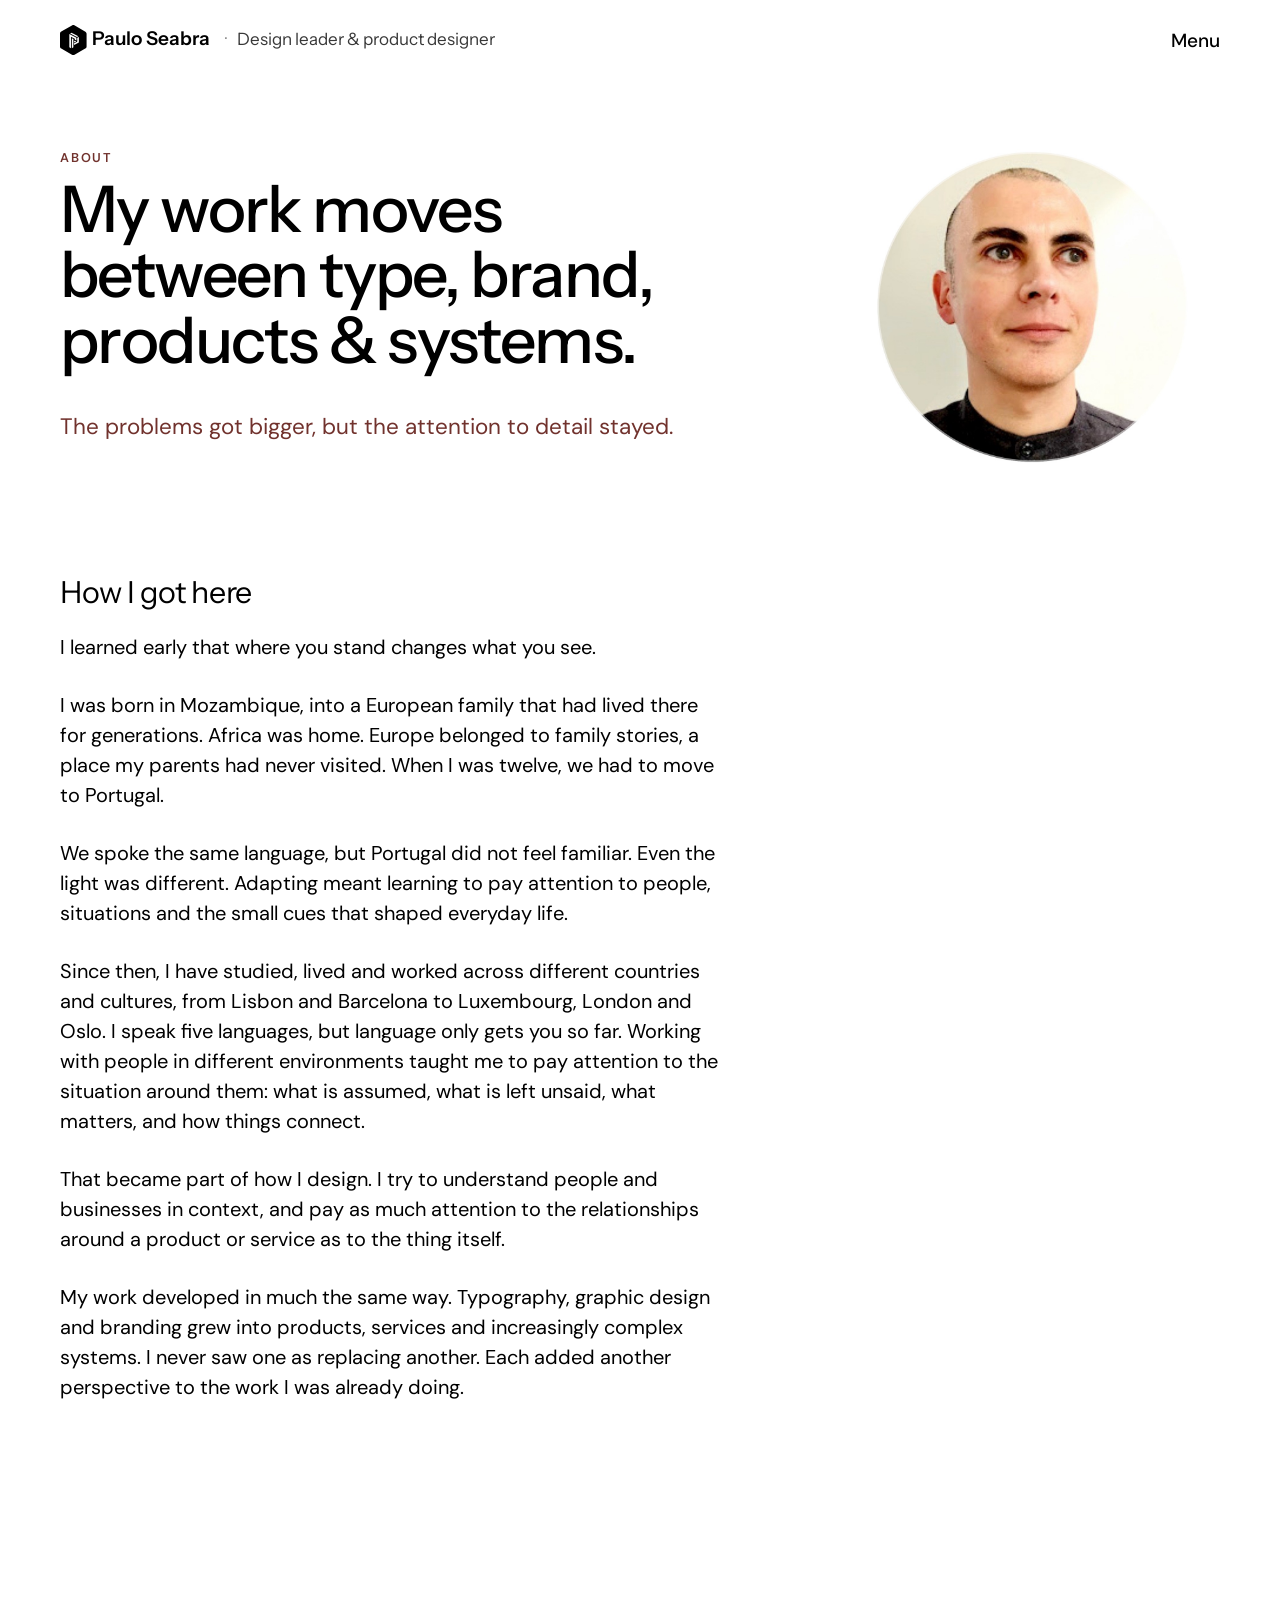
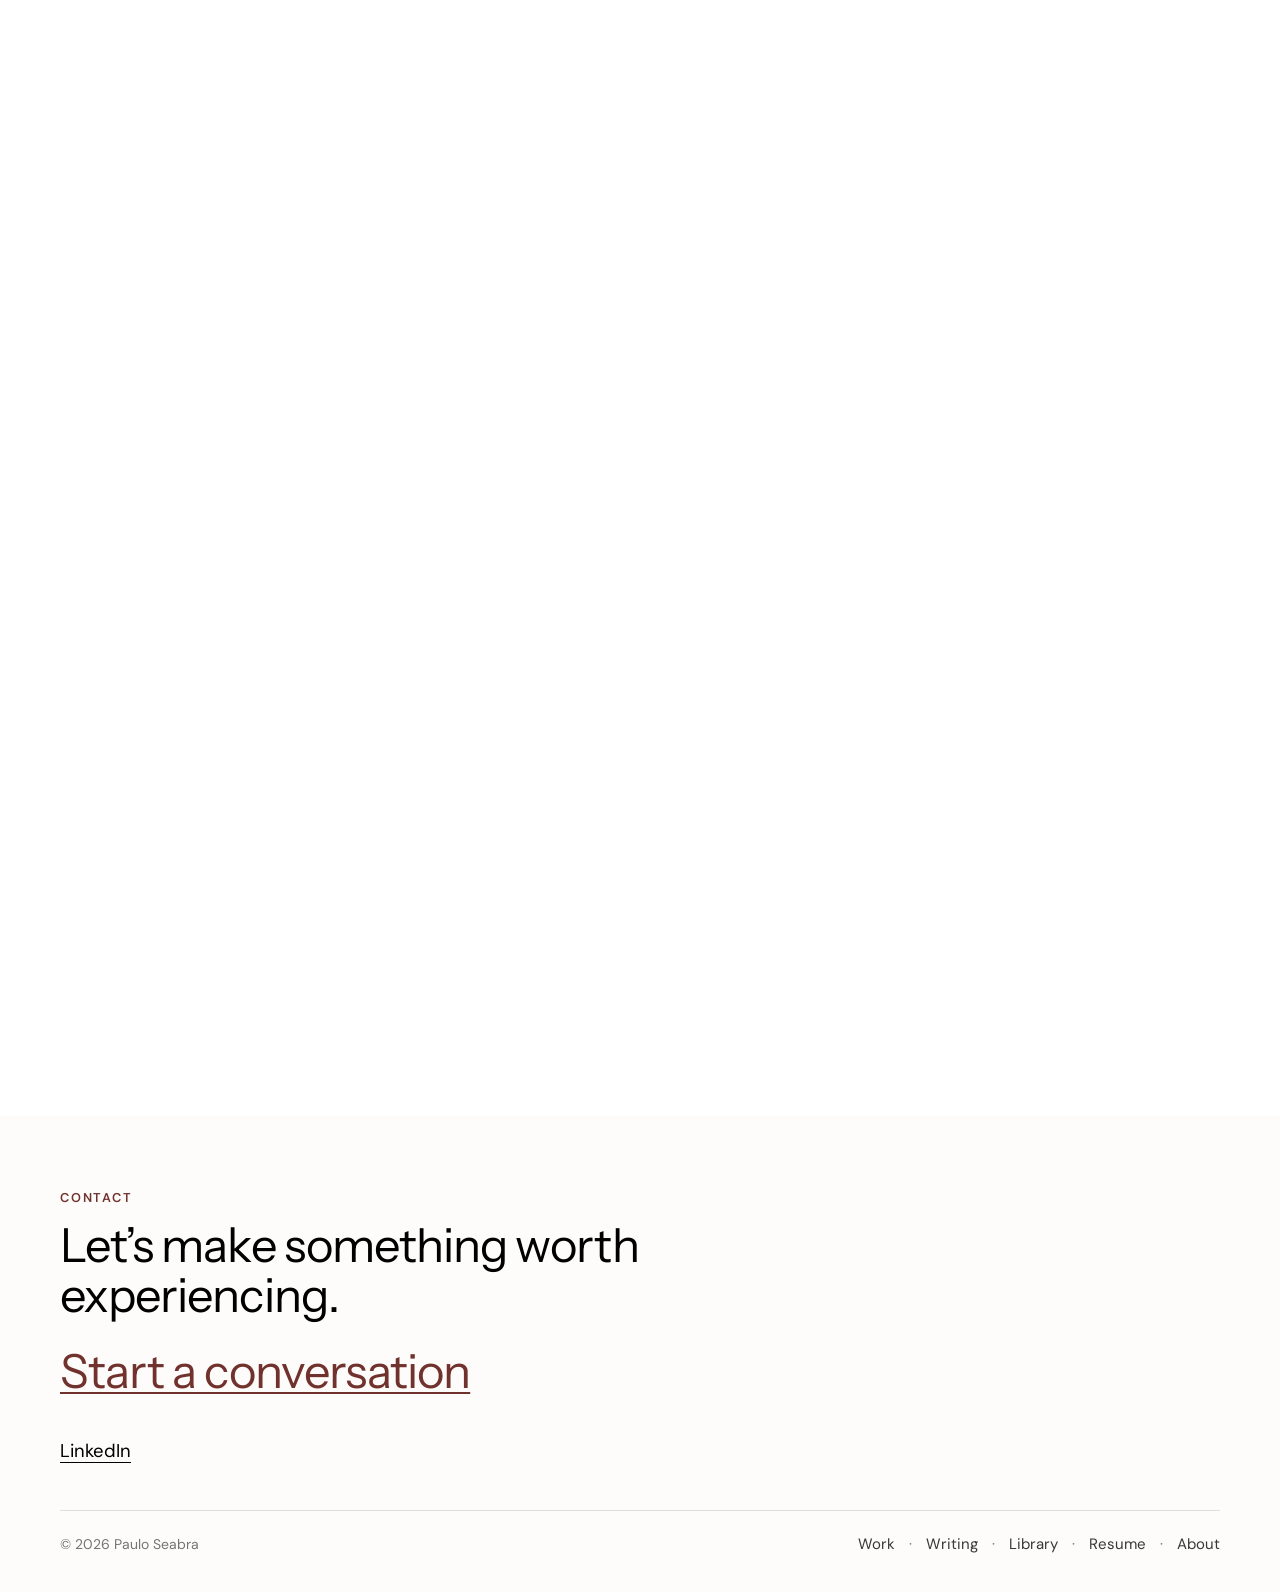
==== commit c2f54b76: "Add files via upload" ====
--- a/about.html
+++ b/about.html
@@ -3,14 +3,38 @@
 <head>
 <meta charset="utf-8">
 <meta name="viewport" content="width=device-width, initial-scale=1">
-<link rel="icon" type="image/svg+xml" href="images/logo_p_rebuilt_vector.svg">
+<link rel="icon" type="image/png" sizes="96x96" href="images/favicon.png">
 <title>About — Paulo Seabra</title>
 <meta name="description" content="About Paulo Seabra — Product Designer working at the intersection of typography, design systems, and emerging interfaces.">
+<link rel="canonical" href="https://pauloseabra.com/about.html">
+<meta property="og:type" content="website">
+<meta property="og:site_name" content="Paulo Seabra">
+<meta property="og:title" content="About — Paulo Seabra">
+<meta property="og:description" content="About Paulo Seabra — Product Designer working at the intersection of typography, design systems, and emerging interfaces.">
+<meta property="og:url" content="https://pauloseabra.com/about.html">
+<meta property="og:image" content="https://pauloseabra.com/images/social-share-logo.png?v=2">
+<meta name="twitter:card" content="summary_large_image">
 <link rel="preconnect" href="https://fonts.googleapis.com">
 <link rel="preconnect" href="https://fonts.gstatic.com" crossorigin>
 <link href="https://fonts.googleapis.com/css2?family=DM+Sans:wght@400..600&family=Instrument+Sans:wght@400..600&display=swap" rel="stylesheet">
 <link rel="stylesheet" href="styles.css">
 <link rel="stylesheet" href="interior.css">
+<script type="application/ld+json">
+{
+  "@context": "https://schema.org",
+  "@type": "ProfilePage",
+  "mainEntity": {
+    "@type": "Person",
+    "name": "Paulo Seabra",
+    "image": "https://pauloseabra.com/images/paulo-seabra.jpg",
+    "sameAs": [
+      "https://www.linkedin.com/in/pauloseabra/",
+      "https://www.behance.net/pauloseabra",
+      "https://dribbble.com/Pauloseabra"
+    ]
+  }
+}
+</script>
 </head>
 <body id="top">
 <div class="site-header">
--- a/interior.css
+++ b/interior.css
@@ -106,6 +106,15 @@
   }
 }
 
+/* Vipps: phone screen captures. The desktop image keeps the standard wide
+   frame. On phones the frame takes the mobile image's own 4:5 shape, so the
+   whole screen is shown instead of a cropped strip. */
+@media (max-width: 700px) {
+  .media.project-screens {
+    aspect-ratio: 4 / 5;
+  }
+}
+
 /* ---------- 3. Metadata row ---------- */
 
 .meta-row {
@@ -440,6 +449,131 @@
   line-height: 1.5;
   color: var(--muted);
   max-width: 24ch;
+}
+
+/* ---------- Outcomes: figures in a case study ----------
+   One shared pattern for a case's Outcomes block. Not every case has one: it is
+   added case by case when the owner asks (SpareBank 1 and Vipps have one so far).
+   Each figure sits in an item with a caption under it.
+   Desktop: the label sits on the reading axis (column 3), with 80px between the
+   label and the figures and between the figures. The gaps taper on tablets so
+   the row still fits, and figures wrap if there are too many for one row.
+   The label's visible top sits 8px below the figures' visible top.
+   Phones: the label sits above two columns, one per figure.
+   The bottom rule is transparent rather than removed, so the space to the next
+   project is the same on every case. */
+.outcomes {
+  --outcomes-figure: clamp(4rem, 2.1rem + 4.33vw, 6rem);
+  --outcomes-label: clamp(1.125rem, 1.08rem + 0.25vw, 1.25rem);
+  grid-column: 3 / -1;
+  display: grid;
+  grid-template-columns: auto minmax(0, 1fr);
+  column-gap: clamp(3rem, 9.95vw - 1.34rem, 5rem);
+  align-items: start;
+  text-align: left;
+  margin: 0;
+  padding: clamp(2.5rem, 7vh, 4.5rem) 0;
+  border-top: 1px solid var(--border);
+  border-bottom: 1px solid transparent;
+}
+
+/* The label is the body-text size of the case (.prose). Its top margin puts the
+   visible top of its letters 8px below the visible top of the figures. 0.13em
+   and 0.205em are the distances from each text box to its letter tops in
+   Instrument Sans (figures at line-height 1, label at 1.15). */
+.outcomes__title {
+  margin: calc(var(--outcomes-figure) * 0.13 - var(--outcomes-label) * 0.205 + 8px) 0 0 0;
+  font-family: var(--font-heading);
+  font-weight: 400;
+  font-size: var(--outcomes-label);
+  line-height: 1.15;
+  letter-spacing: -0.015em;
+  color: var(--text-primary);
+}
+
+/* Figures sit side by side on desktop and wrap onto a new row if needed. */
+.outcomes__list {
+  display: flex;
+  flex-wrap: wrap;
+  column-gap: clamp(3rem, 9.95vw - 1.34rem, 5rem);
+  row-gap: 2.5rem;
+  margin: 0;
+  padding: 0;
+  list-style: none;
+}
+
+/* Each figure is as wide as its number, so its caption wraps under the number. */
+.outcomes__list > li {
+  width: min-content;
+}
+
+.outcomes__value {
+  margin: 0;
+  font-family: var(--font-heading);
+  font-weight: 400;
+  font-size: var(--outcomes-figure);
+  line-height: 1;
+  letter-spacing: -0.03em;
+  color: var(--text-primary);
+}
+
+.outcomes__label {
+  margin: 0.75rem 0 0 0;
+  font-size: 1rem;
+  line-height: 1.5;
+  text-wrap: balance;
+  color: var(--muted);
+}
+
+/* Optional context line under "Outcomes" (Vipps; the section has the class
+   outcomes--context). It uses the caption size of the figures, sits under the
+   title and is two lines at most on desktop. Its width sets the label column,
+   so on desktop the figures sit 80px to its right. Below 1100px that column
+   would squeeze the two figures onto two rows, so the label and context stack
+   above the figures instead. */
+.outcomes__context {
+  margin: 0.75rem 0 0 0;
+  max-width: 16em;
+  font-size: 1rem;
+  line-height: 1.5;
+  text-wrap: balance;
+  color: var(--muted);
+}
+
+@media (max-width: 1099px) {
+  .outcomes--context {
+    grid-template-columns: 1fr;
+    row-gap: 2rem;
+  }
+
+  .outcomes--context .outcomes__title {
+    margin-top: 0;
+  }
+}
+
+@media (max-width: 700px) {
+  .outcomes {
+    --outcomes-figure: clamp(2.5rem, 1.47rem + 5.79vw, 4rem);
+    grid-column: 1 / -1;
+    grid-template-columns: 1fr;
+    row-gap: 2rem;
+  }
+
+  .outcomes__title {
+    margin-top: 0;
+  }
+
+  /* Two figures per row on phones; further figures wrap onto the next row. */
+  .outcomes__list {
+    display: grid;
+    grid-template-columns: repeat(2, minmax(0, 1fr));
+    column-gap: var(--projects-gap);
+    row-gap: 2.5rem;
+  }
+
+  .outcomes__list > li {
+    width: auto;
+  }
 }
 
 /* ---------- 14. Side-note / annotation ---------- */
@@ -535,6 +669,123 @@
   font-size: 1.0625rem;
   line-height: 1.5;
   color: var(--muted);
+}
+
+/* ---------- Working prototype (Mattilsynet) ----------
+   Text link after the introduction, and a closing action before the
+   next-project link. */
+
+.prototype-icon {
+  display: inline-block;
+  width: 0.8em;
+  height: 0.8em;
+  margin-left: 0.25em;
+  vertical-align: -0.05em;
+  fill: none;
+  stroke: currentColor;
+  stroke-width: 2;
+  stroke-linecap: round;
+  stroke-linejoin: round;
+}
+
+.prototype-link {
+  margin: 1.25rem 0 0 0;
+}
+
+/* Sits under the masthead title and subtitle, on the same column. */
+@media (min-width: 701px) {
+  .prototype-link {
+    grid-column: 3 / span 8;
+  }
+}
+
+.prototype-link a {
+  color: var(--text-secondary);
+  text-decoration: underline;
+  text-decoration-thickness: 0.05em;
+  text-underline-offset: 0.09em;
+}
+
+.prototype-link a:hover {
+  color: var(--text-primary);
+}
+
+.prototype-cta {
+  padding-top: clamp(2.5rem, 7vh, 4rem);
+}
+
+.prototype-cta__text {
+  grid-column: 3 / span 8;
+  max-width: 62ch;
+}
+
+.prototype-cta__title {
+  margin: 0 0 0.8rem 0;
+  font-family: var(--font-heading);
+  font-weight: 400;
+  font-size: clamp(2rem, 1.5rem + 2.4vw, 3.25rem);
+  line-height: 1.08;
+  letter-spacing: -0.02em;
+  color: var(--text-primary);
+}
+
+.prototype-cta__description {
+  margin: 0;
+  font-size: clamp(1.125rem, 1.08rem + 0.25vw, 1.25rem);
+  line-height: 1.5;
+  color: var(--text-primary);
+}
+
+.prototype-cta__action {
+  grid-column: 1 / -1;
+  text-align: center;
+  margin-top: clamp(2rem, 5vh, 2.75rem);
+}
+
+.prototype-cta__button {
+  display: inline-flex;
+  align-items: center;
+  gap: 0.5em;
+  padding: 0.9rem 1.6rem;
+  border: 1px solid var(--text-secondary);
+  border-radius: var(--radius-card);
+  background: var(--text-secondary);
+  color: #ffffff;
+  font-family: var(--font-body);
+  font-size: 1rem;
+  font-weight: 500;
+  line-height: 1.2;
+  text-decoration: none;
+  transition: border-color 200ms ease, color 200ms ease;
+}
+
+.prototype-cta__button .prototype-icon {
+  width: 0.9em;
+  height: 0.9em;
+  margin-left: 0;
+}
+
+.prototype-cta__button:hover {
+  background: color-mix(in srgb, var(--text-secondary) 85%, #000000);
+  border-color: color-mix(in srgb, var(--text-secondary) 85%, #000000);
+}
+
+@media (max-width: 700px) {
+  .prototype-cta__text {
+    grid-column: 1 / -1;
+  }
+  .prototype-cta__button {
+    display: flex;
+    width: 100%;
+    box-sizing: border-box;
+    justify-content: center;
+  }
+}
+
+/* Mattilsynet only: more air between the closing prototype action and the
+   next-project link, so the two do not compete. */
+.imodule.prototype-next {
+  padding-top: clamp(4rem, 10vh, 6rem);
 }
 
 /* ---------- 17. Next-project navigation ---------- */
@@ -1317,9 +1568,12 @@
   grid-column: 1 / span 2;
   display: block;
   width: 100%;
-  max-width: 72px;
+  max-width: 100px;
   height: auto;
   margin: 0;
+  /* Thin line drawn just inside the cover edge. */
+  outline: 1px solid var(--border);
+  outline-offset: -1px;
 }
 
 .entry-list.library-books .entry__main {
@@ -1366,19 +1620,28 @@
   max-width: 58ch;
 }
 
+/* Phones and landscape phones: cover on the left, title and author/year
+   aligned left beside it, the annotation running full width beneath both.
+   The cover floats left; the annotation clears it so it starts below. */
 @media (max-width: 700px) {
   .entry-list.library-books .entry {
-    grid-template-columns: minmax(0, 1fr);
-    gap: 0;
-    padding: clamp(1.25rem, 3.5vh, 1.75rem) 0;
+    display: block;
+    padding: clamp(1.75rem, 4.5vh, 2.25rem) 0;
   }
   .entry-list.library-books .entry__cover {
-    grid-column: 1;
-    max-width: 56px;
-    margin-bottom: 1rem;
-  }
-  .entry-list.library-books .entry__main {
-    grid-column: 1;
+    float: left;
+    width: 3.85rem;
+    max-width: 3.85rem;
+    margin: 0 1.25rem 1.1rem 0;
+  }
+  .entry-list.library-books .entry__title {
+    margin: 0 0 0.35rem 0;
+  }
+  .entry-list.library-books .entry__aside {
+    margin: 0;
+  }
+  .entry-list.library-books .entry__note {
+    clear: left;
   }
   .entry-list.library-books .entry__title,
   .resume .entry__title {
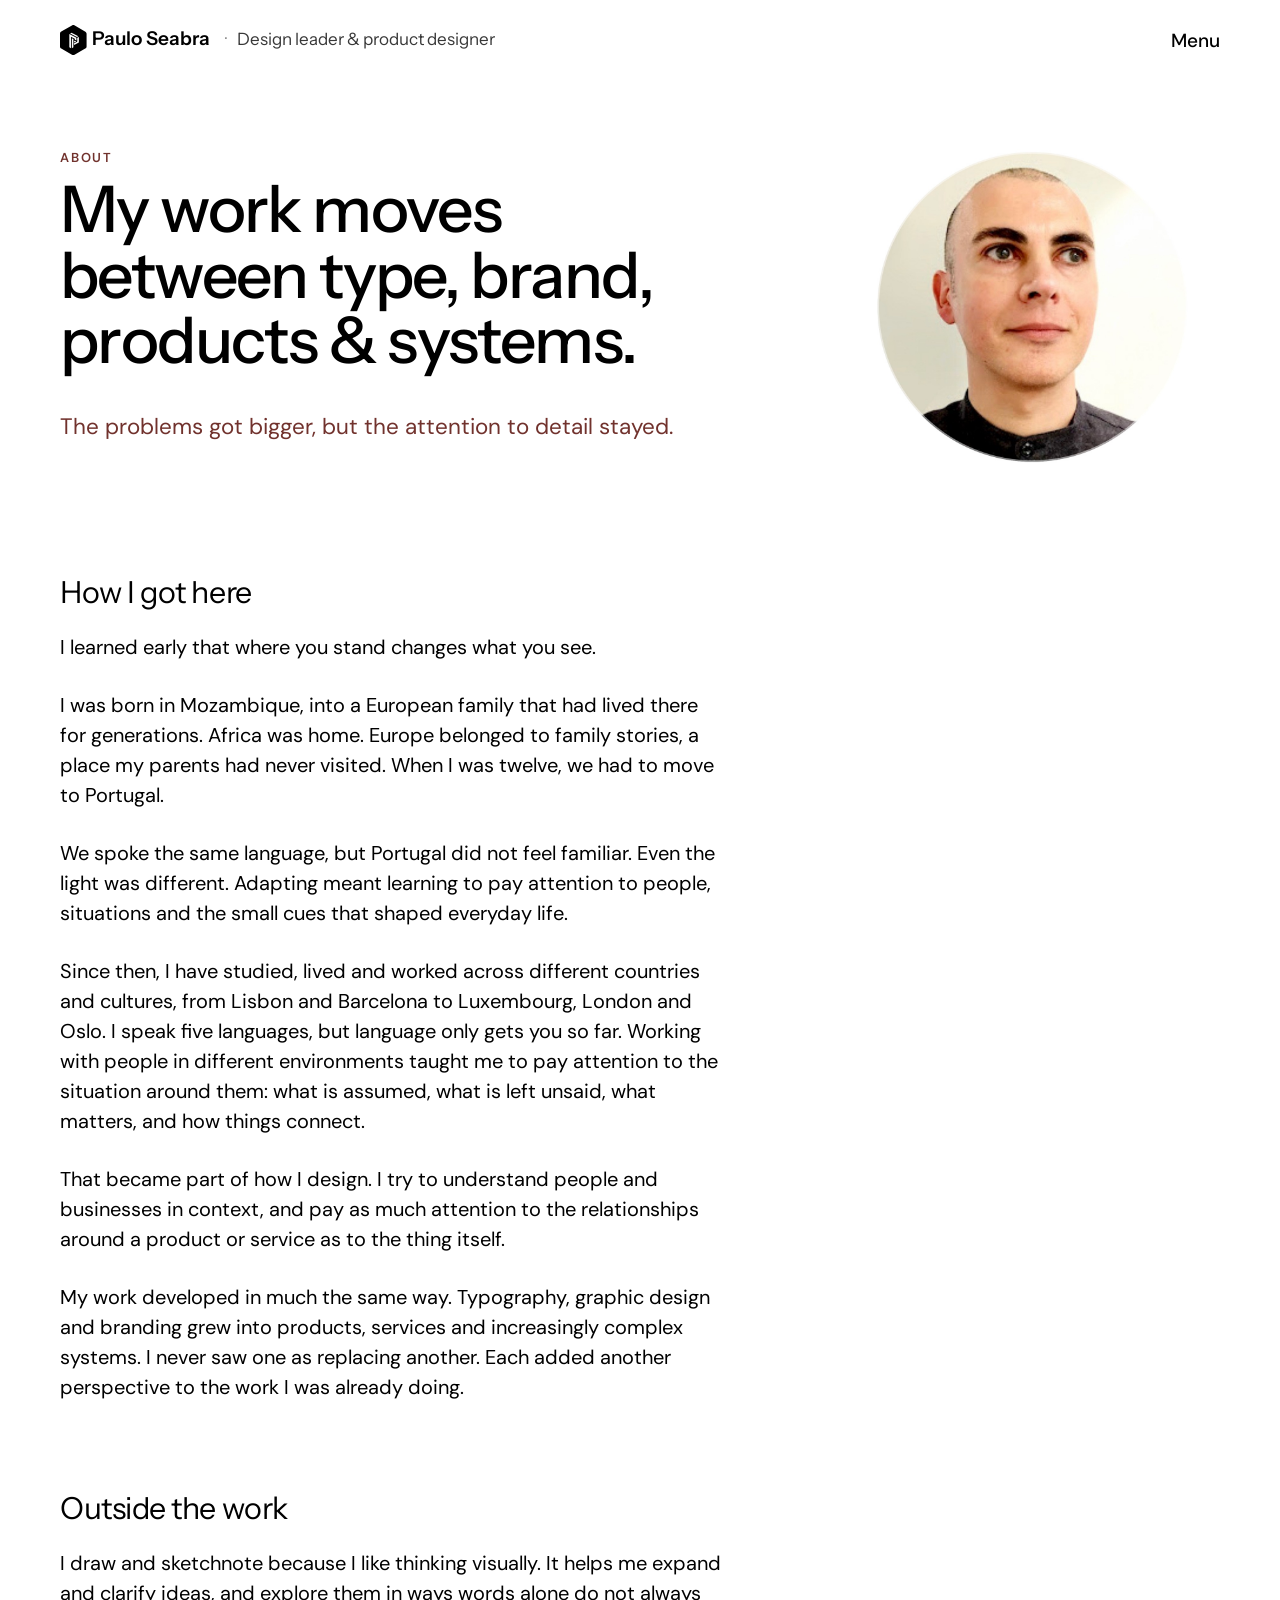
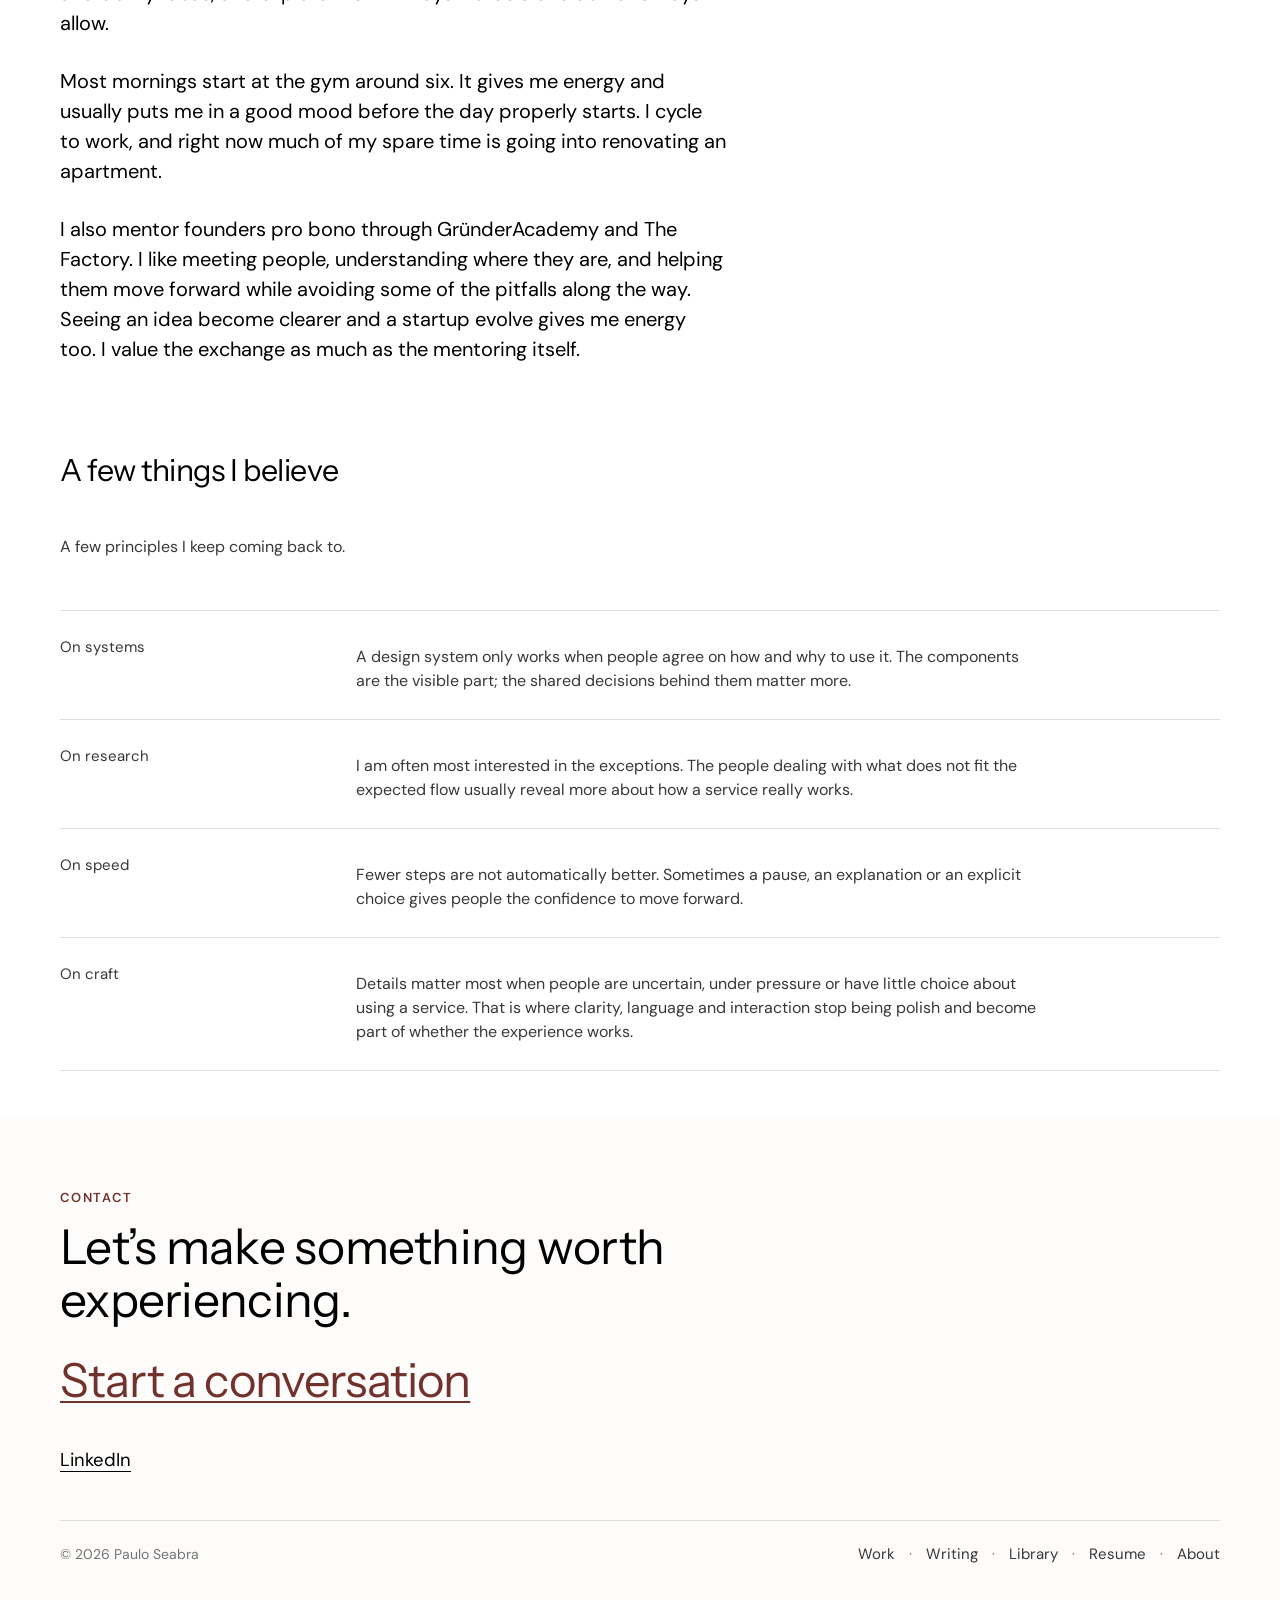
==== commit e1962e58: "Add files via upload" ====
--- a/about.html
+++ b/about.html
@@ -69,7 +69,7 @@
 <div class="menu-panel" id="site-menu" role="dialog" aria-modal="true" aria-label="Site menu" inert>
 <div class="menu-panel__inner">
 <nav class="menu-primary" aria-label="Main"><ul><li><a href="index.html#projects">Work</a></li><li><a href="writing.html">Writing</a></li><li><a href="library.html">Library</a></li><li><a href="resume.html">Resume</a></li><li><a href="about.html" aria-current="page">About</a></li></ul></nav>
-<section class="menu-work" aria-labelledby="menu-work-title"><h2 class="menu-eyebrow" id="menu-work-title">Selected work</h2><ul><li><a href="project-pass-id.html">Pass &amp; ID</a></li><li><a href="project-eiendomsmegler-1.html">EiendomsMegler 1</a></li><li><a href="project-vipps.html">Vipps Commerce Platform</a></li><li><a href="project-mattilsynet.html">Mattilsynet</a></li><li><a href="project-mercell.html">Mercell</a></li></ul></section>
+<section class="menu-work" aria-labelledby="menu-work-title"><h2 class="menu-eyebrow" id="menu-work-title">Selected work</h2><ul><li><a href="project-pass-id.html">Pass &amp; ID</a></li><li><a href="project-eiendomsmegler-1.html">EiendomsMegler 1</a></li><li><a href="project-vipps.html">Vipps Large Customers</a></li><li><a href="project-mattilsynet.html">Mattilsynet</a></li><li><a href="project-mercell.html">Mercell</a></li></ul></section>
 </div>
 </div>
 <main>
--- a/styles.css
+++ b/styles.css
@@ -635,18 +635,25 @@
 
 .projects-eyebrow {
   margin: 0 0 0.6rem 0;
-  font-size: 0.8rem;
+  font-size: 0.8125rem;
   font-weight: 600;
   letter-spacing: 0.14em;
   text-transform: uppercase;
   color: var(--text-secondary);
 }
 
+/* Phone: case and homepage eyebrows keep their phone size (12.8 px). */
+@media (max-width: 700px) {
+  .projects-eyebrow {
+    font-size: 0.8rem;
+  }
+}
+
 .projects-title {
   margin: 0;
   font-family: var(--font-heading);
   font-weight: 400;
-  font-size: clamp(2.25rem, 1.9rem + 1.2vw, 3rem);
+  font-size: var(--type-2);
   line-height: 1.1;
   letter-spacing: -0.015em;
   color: var(--text-primary);
@@ -753,7 +760,7 @@
   display: block;
   margin: 0;
   font-family: var(--font-heading);
-  font-weight: 600;
+  font-weight: 500;
   /* Mobile 22-25px */
   font-size: clamp(1.375rem, 1.3rem + 0.4vw, 1.5625rem);
   line-height: 1.08;
@@ -861,12 +868,6 @@
     grid-template-columns: 1fr;
     row-gap: 68px;
   }
-  /* Phone index: its own typographic scale, not reduced desktop cards.
-     Stepped down about 7% so the section introduction sits clearly below
-     the hero proposition rather than answering it at the same volume. */
-  .projects-title {
-    font-size: clamp(2.3rem, 2.125rem + 1vw, 2.55rem);
-  }
   /* Eyebrow, heading and first card drawn a little closer together, so
      the introduction reads as one unit before the work begins.
      Scoped to .projects-head: the same eyebrow class is used by the
@@ -879,7 +880,6 @@
   }
   .project-card__title {
     font-size: clamp(1.625rem, 1.55rem + 0.4vw, 1.8125rem);
-    font-weight: 600;
     line-height: 1.08;
   }
   .project-card__meta {
@@ -1197,22 +1197,29 @@
 .menu-eyebrow {
   margin: 0 0 0.9rem 0;
   font-family: var(--font-body);
-  font-size: 0.9375rem;
+  font-size: 0.8125rem;
   font-weight: 600;
   letter-spacing: 0.14em;
   text-transform: uppercase;
   color: var(--text-secondary);
 }
 
+/* Phone: the Selected work label keeps its phone size (15 px). */
+@media (max-width: 700px) {
+  .menu-eyebrow {
+    font-size: 0.9375rem;
+  }
+}
+
 .menu-work li + li {
-  margin-top: 0.4rem;
+  margin-top: 0.2rem;
 }
 
 .menu-work a {
   font-family: var(--font-heading);
   font-weight: 400;
-  font-size: clamp(1.625rem, 1.5rem + 0.5vw, 1.75rem);
-  line-height: 1.2;
+  font-size: clamp(1.375rem, 1.3rem + 0.3vw, 1.5rem);
+  line-height: 1.1;
   color: var(--text-primary);
   text-decoration: none;
 }
@@ -1267,8 +1274,8 @@
 
   .menu-primary {
     align-self: start;
-    justify-self: start;
-    text-align: left;
+    justify-self: end;
+    text-align: right;
   }
 
   .menu-primary a {
--- a/interior.css
+++ b/interior.css
@@ -65,6 +65,122 @@
 @media (max-width: 700px) {
   .masthead__title--editorial {
     font-size: clamp(3rem, 2.2rem + 3.5vw, 3.25rem);
+  }
+}
+
+/* ---------- Customer journey map ----------
+   A typography-led service map. The labels are real HTML text, with no
+   drawn lines. Desktop: three stages in one row, with full titles and item
+   lists. Phones (700px and below): three narrow columns, short titles, no
+   item lists.
+   Colour: black titles, muted labels, burgundy eyebrows. */
+
+.journey-map {
+  grid-column: 1 / -1;
+  margin: 4rem 0 0;
+  padding: 0;
+}
+
+.journey-map__title {
+  margin: 0 0 clamp(2.5rem, 5vw, 3.75rem);
+  font-family: var(--font-heading);
+  font-weight: 400;
+  font-size: var(--type-2);
+  line-height: 1.1;
+  letter-spacing: -0.015em;
+  color: var(--text-primary);
+}
+
+.journey-map__stages {
+  --journey-gap: clamp(2rem, 4vw, 3.5rem);
+  display: grid;
+  grid-template-columns: repeat(3, minmax(0, 1fr));
+  gap: var(--journey-gap);
+  margin: 0;
+  padding: 0;
+  list-style: none;
+}
+
+.journey-map__stage {
+  padding-top: 1.5rem;
+}
+
+.journey-map__index {
+  margin: 0 0 0.9rem;
+  font-family: var(--font-body);
+  font-size: 0.8125rem;
+  font-weight: 600;
+  letter-spacing: 0.14em;
+  text-transform: uppercase;
+  font-variant-numeric: tabular-nums;
+  color: var(--text-secondary);
+}
+
+.journey-map__stage-title {
+  margin: 0 0 1.25rem;
+  font-family: var(--font-heading);
+  font-weight: 400;
+  font-size: clamp(1.5rem, 1.3rem + 0.9vw, 1.9rem);
+  line-height: 1.15;
+  letter-spacing: -0.015em;
+  color: var(--text-primary);
+}
+
+/* Short stage titles are shown on phones only (see the phone rules below). */
+.journey-map__stage-short {
+  display: none;
+}
+
+.journey-map__items {
+  display: grid;
+  gap: 0.7rem;
+  margin: 0;
+  padding: 0;
+  list-style: none;
+}
+
+.journey-map__items li {
+  font-size: 1rem;
+  line-height: 1.5;
+  color: var(--muted);
+  text-wrap: pretty;
+}
+
+.journey-map__note {
+  max-width: 60ch;
+  margin: 2.5rem 0 0;
+  font-size: 0.9375rem;
+  line-height: 1.5;
+  color: var(--muted);
+}
+
+@media (max-width: 700px) {
+  .journey-map {
+    margin-top: 2.5rem;
+  }
+  .journey-map__title {
+    margin-bottom: 2.25rem;
+  }
+  .journey-map__stages {
+    grid-template-columns: repeat(3, minmax(0, 1fr));
+    gap: 1.5rem;
+  }
+  .journey-map__stage {
+    padding-top: 0;
+  }
+  /* Phone: short stage titles, and no item lists under the stages. */
+  .journey-map__stage-full {
+    display: none;
+  }
+  .journey-map__stage-short {
+    display: inline;
+  }
+  .journey-map__items {
+    display: none;
+  }
+  /* Phone: the journey numbers keep their phone size (15 px). */
+  .journey-map__index {
+    font-size: 0.9375rem;
   }
 }
 
@@ -801,11 +917,18 @@
 
 .nextproj__label {
   margin: 0 0 0.8rem 0;
-  font-size: 0.8rem;
+  font-size: 0.8125rem;
   font-weight: 600;
   letter-spacing: 0.14em;
   text-transform: uppercase;
-  color: var(--muted);
+  color: var(--text-secondary);
+}
+
+/* Phone: the Next project label keeps its phone size (12.8 px). */
+@media (max-width: 700px) {
+  .nextproj__label {
+    font-size: 0.8rem;
+  }
 }
 
 .nextproj__title {
@@ -850,15 +973,14 @@
   margin-bottom: 14px;
 }
 
-/* Statement: 34px on a phone rising to 49px on a desktop. Weight stays
-   at 400 at every size -- hierarchy comes from scale, not from weight. */
+/* Statement: the shared section-heading role (--type-2), regular weight. */
 .site-footer__cta {
   margin: 0;
   font-family: var(--font-heading);
   font-weight: 400;
-  font-size: clamp(2.125rem, 1.8rem + 1.42vw, 3.0625rem);
-  line-height: 1.06;
-  letter-spacing: -0.02em;
+  font-size: var(--type-2);
+  line-height: 1.1;
+  letter-spacing: -0.015em;
   color: var(--text-primary);
   max-width: 700px;
 }
